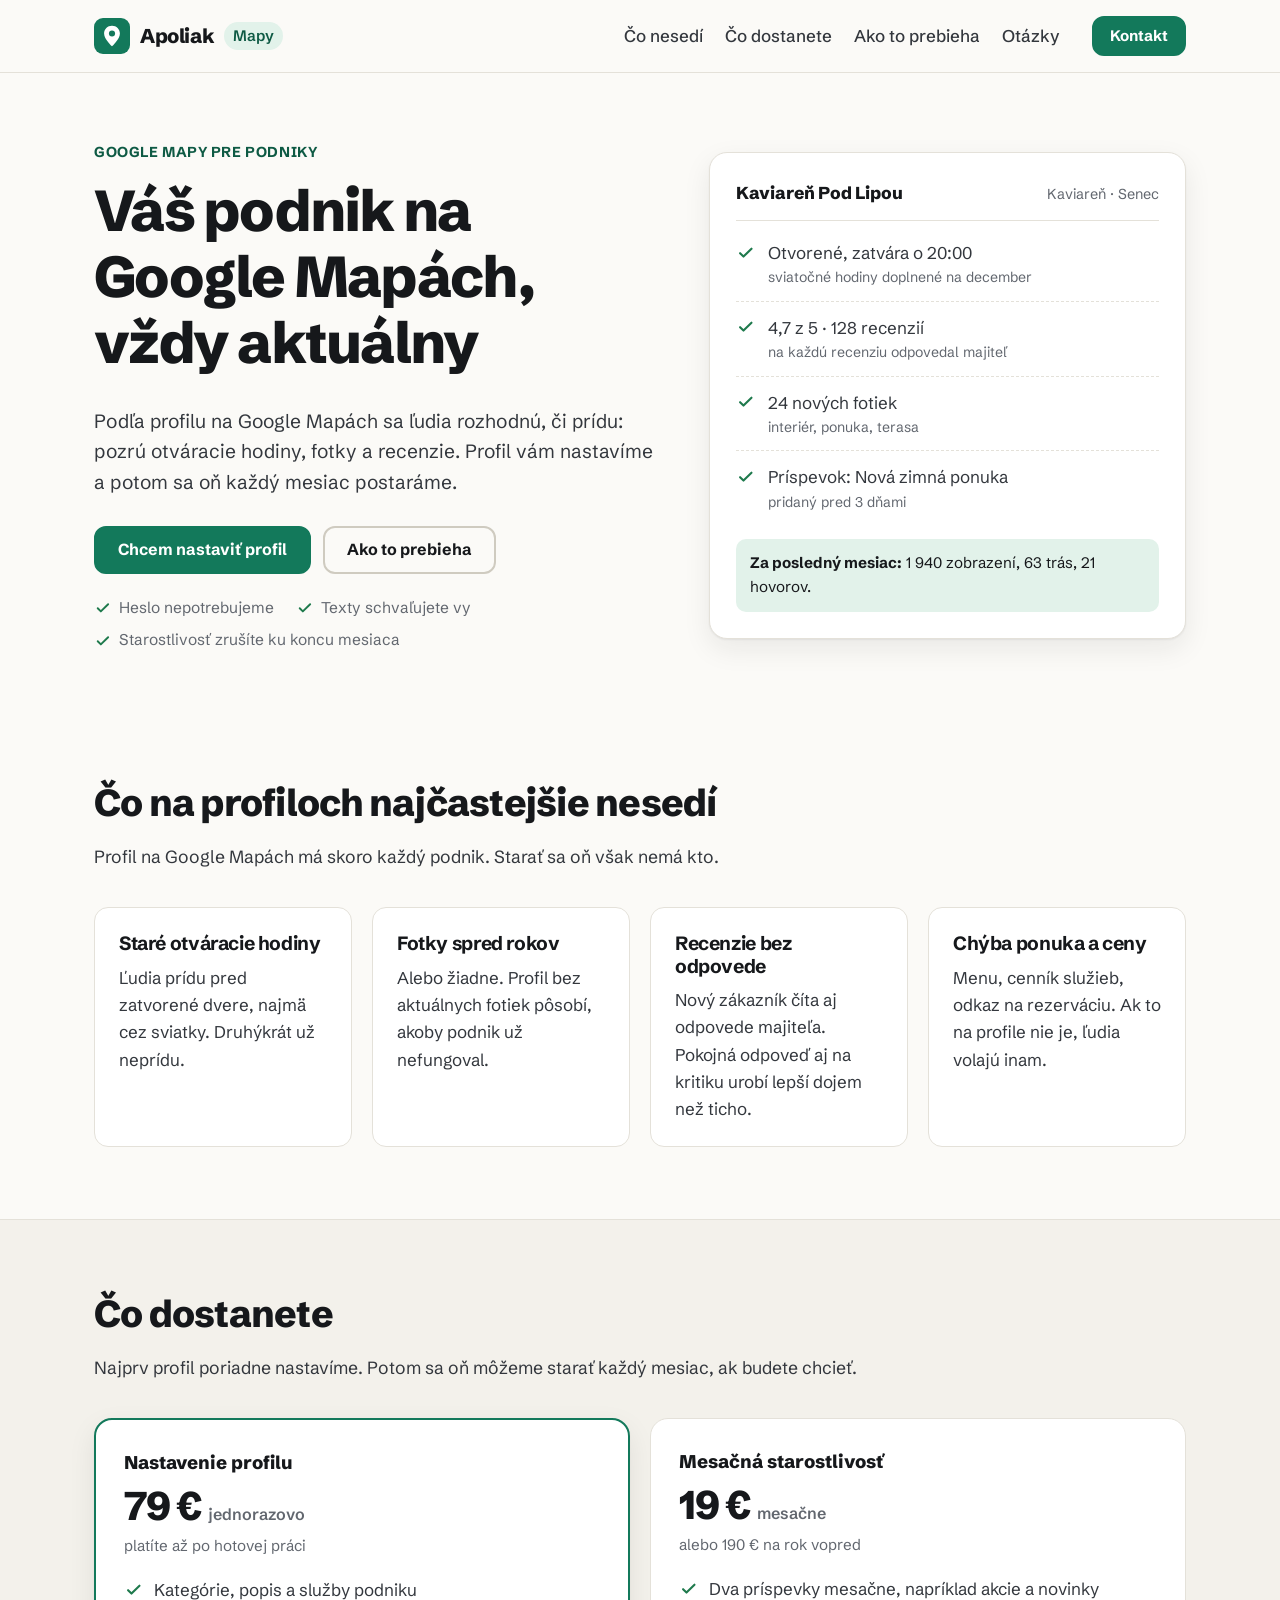
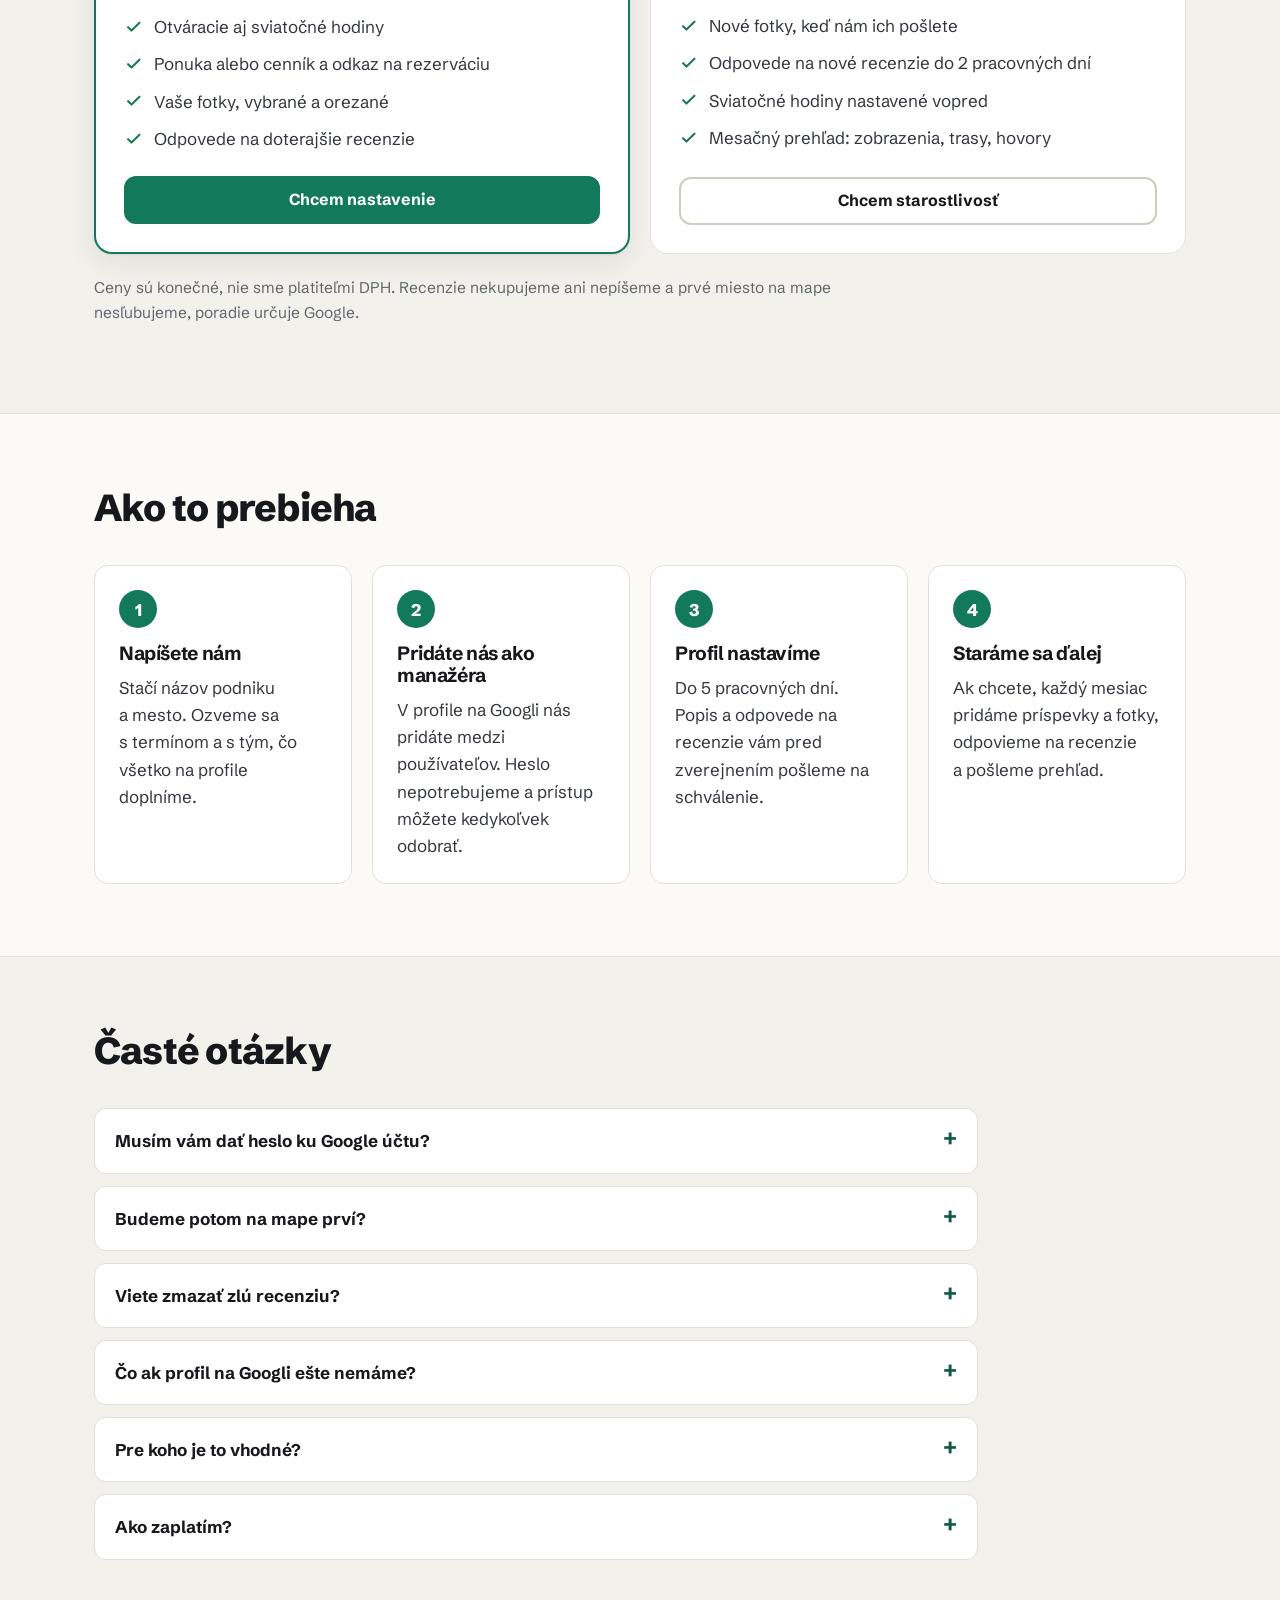
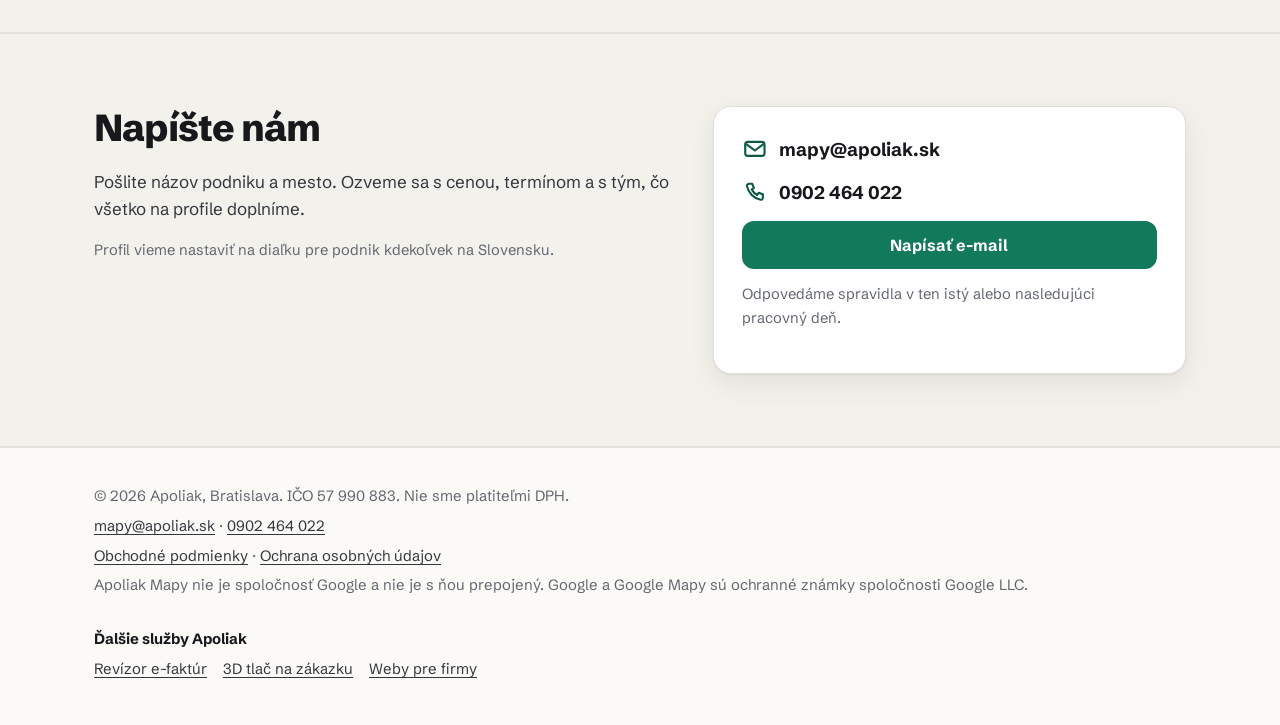
==== index.html @ b43cb620 "Prvá verzia webu Apoliak Mapy" ====
<!doctype html>
<html lang="sk">
<head>
  <meta charset="utf-8">
  <meta http-equiv="Content-Security-Policy" content="default-src 'self'; script-src 'self'; style-src 'self' 'unsafe-inline'; img-src 'self' data:; font-src 'self'; connect-src 'self'; form-action 'self'; base-uri 'self'; object-src 'none'">
  <meta name="referrer" content="strict-origin-when-cross-origin">
  <meta name="viewport" content="width=device-width, initial-scale=1, viewport-fit=cover">
  <title>Profil na Google Mapách pre kaviarne, salóny a servisy | Apoliak Mapy</title>
  <meta name="description" content="Nastavíme a udržiavame váš profil podniku na Google Mapách: otváracie hodiny, fotky, príspevky a odpovede na recenzie. Nastavenie 79 €, starostlivosť 19 € mesačne.">
  <meta name="theme-color" content="#fbfaf7">
  <meta name="color-scheme" content="light">
  <link rel="canonical" href="https://mapy.apoliak.sk/">
  <meta property="og:type" content="website">
  <meta property="og:locale" content="sk_SK">
  <meta property="og:site_name" content="Apoliak Mapy">
  <meta property="og:title" content="Váš podnik na Google Mapách, vždy aktuálny">
  <meta property="og:description" content="Nastavenie profilu na Google Mapách za 79 € a mesačná starostlivosť za 19 €. Heslo nepotrebujeme.">
  <meta property="og:url" content="https://mapy.apoliak.sk/">
  <meta property="og:image" content="https://mapy.apoliak.sk/assets/img/og-image.png">
  <meta property="og:image:width" content="1200">
  <meta property="og:image:height" content="630">
  <meta name="twitter:card" content="summary_large_image">
  <link rel="icon" href="assets/img/favicon.svg" type="image/svg+xml">
  <link rel="apple-touch-icon" href="assets/img/apple-touch-icon.png">
  <link rel="preload" href="assets/fonts/schibsted-grotesk-latin-wght-normal.woff2" as="font" type="font/woff2" crossorigin>
  <link rel="stylesheet" href="assets/css/style.css">
  <script type="application/ld+json">
{
  "@context": "https://schema.org",
  "@type": "ProfessionalService",
  "name": "Apoliak Mapy",
  "url": "https://mapy.apoliak.sk/",
  "description": "Nastavenie a mesačná starostlivosť o profil podniku na Google Mapách.",
  "email": "mapy@apoliak.sk",
  "telephone": "+421902464022",
  "areaServed": "Slovensko",
  "priceRange": "19 € – 79 €",
  "logo": "https://mapy.apoliak.sk/assets/img/logo-512.png"
}
  </script>
</head>
<body>
<svg width="0" height="0" style="position:absolute" aria-hidden="true">
  <symbol id="i-check" viewBox="0 0 24 24"><path d="M5 12.5l4.2 4.2L19 7" fill="none" stroke="currentColor" stroke-width="2.6" stroke-linecap="round" stroke-linejoin="round"/></symbol>
  <symbol id="i-warn" viewBox="0 0 24 24"><path d="M12 4l9 16H3z" fill="none" stroke="currentColor" stroke-width="2.2" stroke-linejoin="round"/><path d="M12 10v4.5M12 17.2v.3" stroke="currentColor" stroke-width="2.2" stroke-linecap="round"/></symbol>
  <symbol id="i-mail" viewBox="0 0 24 24"><rect x="3" y="5.5" width="18" height="13" rx="2.5" fill="none" stroke="currentColor" stroke-width="2"/><path d="M4 7.5l8 6 8-6" fill="none" stroke="currentColor" stroke-width="2" stroke-linejoin="round"/></symbol>
  <symbol id="i-phone" viewBox="0 0 24 24"><path d="M6.6 3.5h3l1.5 4-2 1.3a11 11 0 005.1 5.1l1.3-2 4 1.5v3a2 2 0 01-2.2 2A16.5 16.5 0 014.6 5.7a2 2 0 012-2.2z" fill="none" stroke="currentColor" stroke-width="2" stroke-linejoin="round"/></symbol>
  <symbol id="i-download" viewBox="0 0 24 24"><path d="M12 4v11m0 0l-4.5-4.5M12 15l4.5-4.5M5 19.5h14" fill="none" stroke="currentColor" stroke-width="2.2" stroke-linecap="round" stroke-linejoin="round"/></symbol>
</svg>
  <a class="skip-link" href="#obsah">Preskočiť na obsah</a>
  <header class="site-header">
    <div class="wrap header-inner">
      <a class="logo" href="./" aria-label="Apoliak Mapy – úvod"><svg class="logo-mark" viewBox="0 0 40 40" aria-hidden="true"><rect width="40" height="40" rx="10" fill="#13795b"/><path d="M20 8.5c-5 0-8.8 3.8-8.8 8.7 0 6.3 8.8 14.3 8.8 14.3s8.8-8 8.8-14.3c0-4.9-3.8-8.7-8.8-8.7z" fill="#fff"/><circle cx="20" cy="17.2" r="3.4" fill="#13795b"/></svg>Apoliak <span class="logo-tag">Mapy</span></a>
      <nav class="nav" aria-label="Hlavné menu"><a href="#problem">Čo nesedí</a><a href="#cennik">Čo dostanete</a><a href="#postup">Ako to prebieha</a><a href="#otazky">Otázky</a></nav>
      <a class="btn btn--small" href="./#kontakt">Kontakt</a>
    </div>
  </header>
  <main id="obsah">
    <section class="hero">
      <div class="wrap hero-grid">
        <div>
          <span class="eyebrow">Google Mapy pre podniky</span>
          <h1>Váš podnik na Google Mapách, vždy aktuálny</h1>
          <p class="lead">Podľa profilu na Google Mapách sa ľudia rozhodnú, či prídu: pozrú otváracie hodiny, fotky a&nbsp;recenzie. Profil vám nastavíme a&nbsp;potom sa oň každý mesiac postaráme.</p>
          <div class="cta-row"><a class="btn" href="mailto:mapy@apoliak.sk?subject=Nastavenie%20profilu%20na%20Google%20Map%C3%A1ch&amp;body=Dobr%C3%BD%20de%C5%88%2C%0A%0Amali%20by%20sme%20z%C3%A1ujem%20o%20nastavenie%20profilu%20na%20Google%20Map%C3%A1ch%20%2879%20%E2%82%AC%29.%0A%0APodnik%3A%0AMesto%3A%0ATelef%C3%B3n%3A%0A%0A%C4%8Eakujem">Chcem nastaviť profil</a><a class="btn btn--ghost" href="#postup">Ako to prebieha</a></div>
          <ul class="facts"><li><svg class="icon" aria-hidden="true"><use href="#i-check"/></svg>Heslo nepotrebujeme</li><li><svg class="icon" aria-hidden="true"><use href="#i-check"/></svg>Texty schvaľujete vy</li><li><svg class="icon" aria-hidden="true"><use href="#i-check"/></svg>Starostlivosť zrušíte ku koncu mesiaca</li></ul>
        </div>
        <div><div class="panel" role="img" aria-label="Ukážka upraveného profilu podniku na mape">
            <div class="panel-head"><span class="panel-title">Kaviareň Pod Lipou</span><span class="panel-sub">Kaviareň · Senec</span></div>
            <ul class="rows">
              <li class="is-ok"><svg class="icon" aria-hidden="true"><use href="#i-check"/></svg><div>Otvorené, zatvára o&nbsp;20:00<small>sviatočné hodiny doplnené na december</small></div></li>
              <li class="is-ok"><svg class="icon" aria-hidden="true"><use href="#i-check"/></svg><div>4,7 z&nbsp;5 · 128 recenzií<small>na každú recenziu odpovedal majiteľ</small></div></li>
              <li class="is-ok"><svg class="icon" aria-hidden="true"><use href="#i-check"/></svg><div>24 nových fotiek<small>interiér, ponuka, terasa</small></div></li>
              <li class="is-ok"><svg class="icon" aria-hidden="true"><use href="#i-check"/></svg><div>Príspevok: Nová zimná ponuka<small>pridaný pred 3 dňami</small></div></li>
            </ul>
            <div class="panel-foot"><strong>Za posledný mesiac:</strong> 1&nbsp;940 zobrazení, 63 trás, 21 hovorov.</div>
          </div></div>
      </div>
    </section>
    <section class="section" id="problem" aria-labelledby="problem-nadpis">
      <div class="wrap"><div class="section-head"><h2 id="problem-nadpis">Čo na profiloch najčastejšie nesedí</h2><p>Profil na Google Mapách má skoro každý podnik. Starať sa oň však nemá kto.</p></div><div class="cards cards--4"><article class="card"><h3>Staré otváracie hodiny</h3><p>Ľudia prídu pred zatvorené dvere, najmä cez sviatky. Druhýkrát už neprídu.</p></article><article class="card"><h3>Fotky spred rokov</h3><p>Alebo žiadne. Profil bez aktuálnych fotiek pôsobí, akoby podnik už nefungoval.</p></article><article class="card"><h3>Recenzie bez odpovede</h3><p>Nový zákazník číta aj odpovede majiteľa. Pokojná odpoveď aj na kritiku urobí lepší dojem než ticho.</p></article><article class="card"><h3>Chýba ponuka a&nbsp;ceny</h3><p>Menu, cenník služieb, odkaz na rezerváciu. Ak to na profile nie je, ľudia volajú inam.</p></article></div></div>
    </section>
    <section class="section section--alt" id="cennik" aria-labelledby="cennik-nadpis">
      <div class="wrap"><div class="section-head"><h2 id="cennik-nadpis">Čo dostanete</h2><p>Najprv profil poriadne nastavíme. Potom sa oň môžeme starať každý mesiac, ak budete chcieť.</p></div><div class="prices"><article class="price price--main"><div class="price-name">Nastavenie profilu</div><div class="price-amount">79&nbsp;€ <span class="price-unit">jednorazovo</span></div><p class="price-note">platíte až po hotovej práci</p><ul class="checks"><li><svg class="icon" aria-hidden="true"><use href="#i-check"/></svg><span>Kategórie, popis a&nbsp;služby podniku</span></li><li><svg class="icon" aria-hidden="true"><use href="#i-check"/></svg><span>Otváracie aj sviatočné hodiny</span></li><li><svg class="icon" aria-hidden="true"><use href="#i-check"/></svg><span>Ponuka alebo cenník a&nbsp;odkaz na rezerváciu</span></li><li><svg class="icon" aria-hidden="true"><use href="#i-check"/></svg><span>Vaše fotky, vybrané a&nbsp;orezané</span></li><li><svg class="icon" aria-hidden="true"><use href="#i-check"/></svg><span>Odpovede na doterajšie recenzie</span></li></ul><a class="btn" href="mailto:mapy@apoliak.sk?subject=Nastavenie%20profilu%20na%20Google%20Map%C3%A1ch&amp;body=Dobr%C3%BD%20de%C5%88%2C%0A%0Amali%20by%20sme%20z%C3%A1ujem%20o%20nastavenie%20profilu%20na%20Google%20Map%C3%A1ch%20%2879%20%E2%82%AC%29.%0A%0APodnik%3A%0AMesto%3A%0ATelef%C3%B3n%3A%0A%0A%C4%8Eakujem">Chcem nastavenie</a></article><article class="price"><div class="price-name">Mesačná starostlivosť</div><div class="price-amount">19&nbsp;€ <span class="price-unit">mesačne</span></div><p class="price-note">alebo 190&nbsp;€ na rok vopred</p><ul class="checks"><li><svg class="icon" aria-hidden="true"><use href="#i-check"/></svg><span>Dva príspevky mesačne, napríklad akcie a&nbsp;novinky</span></li><li><svg class="icon" aria-hidden="true"><use href="#i-check"/></svg><span>Nové fotky, keď nám ich pošlete</span></li><li><svg class="icon" aria-hidden="true"><use href="#i-check"/></svg><span>Odpovede na nové recenzie do 2&nbsp;pracovných dní</span></li><li><svg class="icon" aria-hidden="true"><use href="#i-check"/></svg><span>Sviatočné hodiny nastavené vopred</span></li><li><svg class="icon" aria-hidden="true"><use href="#i-check"/></svg><span>Mesačný prehľad: zobrazenia, trasy, hovory</span></li></ul><a class="btn btn--ghost" href="mailto:mapy@apoliak.sk?subject=Mesa%C4%8Dn%C3%A1%20starostlivos%C5%A5%20o%20profil%20na%20Google%20Map%C3%A1ch&amp;body=Dobr%C3%BD%20de%C5%88%2C%0A%0Amali%20by%20sme%20z%C3%A1ujem%20o%20mesa%C4%8Dn%C3%BA%20starostlivos%C5%A5%20o%20profil%20na%20Google%20Map%C3%A1ch%20%2819%20%E2%82%AC%20mesa%C4%8Dne%29.%0A%0APodnik%3A%0AMesto%3A%0ATelef%C3%B3n%3A%0A%0A%C4%8Eakujem">Chcem starostlivosť</a></article></div><p class="prices-after">Ceny sú konečné, nie sme platiteľmi DPH. Recenzie nekupujeme ani nepíšeme a&nbsp;prvé miesto na mape nesľubujeme, poradie určuje Google.</p></div>
    </section>
    <section class="section" id="postup" aria-labelledby="postup-nadpis">
      <div class="wrap"><div class="section-head"><h2 id="postup-nadpis">Ako to prebieha</h2></div><ol class="steps"><li><h3>Napíšete nám</h3><p>Stačí názov podniku a&nbsp;mesto. Ozveme sa s&nbsp;termínom a&nbsp;s&nbsp;tým, čo všetko na profile doplníme.</p></li><li><h3>Pridáte nás ako manažéra</h3><p>V&nbsp;profile na Googli nás pridáte medzi používateľov. Heslo nepotrebujeme a&nbsp;prístup môžete kedykoľvek odobrať.</p></li><li><h3>Profil nastavíme</h3><p>Do 5&nbsp;pracovných dní. Popis a&nbsp;odpovede na recenzie vám pred zverejnením pošleme na schválenie.</p></li><li><h3>Staráme sa ďalej</h3><p>Ak chcete, každý mesiac pridáme príspevky a&nbsp;fotky, odpovieme na recenzie a&nbsp;pošleme prehľad.</p></li></ol></div>
    </section>
    <section class="section section--alt" id="otazky" aria-labelledby="otazky-nadpis">
      <div class="wrap"><div class="section-head"><h2 id="otazky-nadpis">Časté otázky</h2></div><div class="faq"><details><summary>Musím vám dať heslo ku Google účtu?</summary><div><p>Nie. V&nbsp;profile podniku nás pridáte ako manažéra cez vlastný Google účet. Vlastníkom profilu zostávate vy a&nbsp;prístup môžete kedykoľvek odobrať.</p></div></details><details><summary>Budeme potom na mape prví?</summary><div><p>To vám nikto poctivo nesľúbi. Poradie určuje Google podľa toho, ako blízko je zákazník, ako dobre profil zodpovedá tomu, čo hľadá, a&nbsp;aký známy je podnik. Úplný a&nbsp;aktuálny profil pomáha, záruku však nedáva.</p></div></details><details><summary>Viete zmazať zlú recenziu?</summary><div><p>Nie. Recenziu môže odstrániť len Google, ak porušuje jeho pravidlá. Takú recenziu vieme nahlásiť a&nbsp;na každú kritiku napíšeme pokojnú, vecnú odpoveď.</p></div></details><details><summary>Čo ak profil na Googli ešte nemáme?</summary><div><p>Založíme ho s&nbsp;vami. Overenie podniku musí urobiť majiteľ, napríklad krátkym videom alebo telefonicky, a&nbsp;celým overením vás prevedieme.</p></div></details><details><summary>Pre koho je to vhodné?</summary><div><p>Pre podniky, kam ľudia chodia osobne: kaviarne, reštaurácie, kaderníctva, kozmetiku, autoservisy, remeselníkov, obchody aj ambulancie.</p></div></details><details><summary>Ako zaplatím?</summary><div><p>Faktúrou, prevodom na účet. Nastavenie platíte až po dokončení, mesačnú starostlivosť vždy na mesiac alebo rok vopred. Zrušiť ju môžete <span class="nb">e-mailom</span> ku koncu mesiaca.</p></div></details></div></div>
    </section>
    <section class="section section--alt" id="kontakt" aria-labelledby="kontakt-nadpis">
      <div class="wrap contact">
        <div>
          <h2 id="kontakt-nadpis">Napíšte nám</h2>
          <p>Pošlite názov podniku a&nbsp;mesto. Ozveme sa s&nbsp;cenou, termínom a&nbsp;s&nbsp;tým, čo všetko na profile doplníme.</p>
          <p class="small">Profil vieme nastaviť na diaľku pre podnik kdekoľvek na Slovensku.</p>
        </div>
        <div class="contact-box">
          <a class="contact-line" href="mailto:mapy@apoliak.sk"><svg class="icon" aria-hidden="true"><use href="#i-mail"/></svg>mapy@apoliak.sk</a>
          <a class="contact-line" href="tel:+421902464022"><svg class="icon" aria-hidden="true"><use href="#i-phone"/></svg>0902 464 022</a>
          <a class="btn" href="mailto:mapy@apoliak.sk?subject=Nastavenie%20profilu%20na%20Google%20Map%C3%A1ch&amp;body=Dobr%C3%BD%20de%C5%88%2C%0A%0Amali%20by%20sme%20z%C3%A1ujem%20o%20nastavenie%20profilu%20na%20Google%20Map%C3%A1ch%20%2879%20%E2%82%AC%29.%0A%0APodnik%3A%0AMesto%3A%0ATelef%C3%B3n%3A%0A%0A%C4%8Eakujem">Napísať e-mail</a>
          <p class="small">Odpovedáme spravidla v&nbsp;ten istý alebo nasledujúci pracovný deň.</p>
        </div>
      </div>
    </section>
  </main>

  <footer class="site-footer">
    <div class="wrap footer-grid">
      <div>
        <p>© <span data-year>2026</span> Apoliak, Bratislava. IČO 57&nbsp;990&nbsp;883. Nie sme platiteľmi DPH.</p>
        <p><a href="mailto:mapy@apoliak.sk">mapy@apoliak.sk</a> · <a href="tel:+421902464022">0902 464 022</a></p>
        <p><a href="obchodne-podmienky.html">Obchodné podmienky</a> · <a href="ochrana-osobnych-udajov.html">Ochrana osobných údajov</a></p>
        <p>Apoliak Mapy nie je spoločnosť Google a&nbsp;nie je s&nbsp;ňou prepojený. Google a&nbsp;Google Mapy sú ochranné známky spoločnosti Google LLC.</p>
      </div>
      <div class="footer-more">
        <p><strong>Ďalšie služby Apoliak</strong></p>
        <ul><li><a href="https://efaktury.apoliak.sk/">Revízor e-faktúr</a></li><li><a href="https://3d.apoliak.sk/">3D tlač na zákazku</a></li><li><a href="https://apoliak.online/">Weby pre firmy</a></li></ul>
      </div>
    </div>
  </footer>
  <script src="assets/js/main.js" defer></script>
</body>
</html>
---- assets/css/style.css ----
:root { --accent: #13795b; --accent-ink: #0e5a44; --accent-soft: #e2f2ea; }

/* ============================================================
   Spoločné štýly webov na subdoménach apoliak.sk
   (efaktury.apoliak.sk, mapy.apoliak.sk, 3d.apoliak.sk).
   Farby značky a písmo sú rovnaké ako na apoliak.online, každý web
   má len vlastnú farbu --accent (doplní ju nastroje/postav.py).
   Jedna svetlá téma, nič sa nenačítava z cudzieho servera,
   nič sa pri načítaní neskrýva ani nenabieha.
   ============================================================ */

@font-face {
  font-family: "Schibsted Grotesk";
  font-style: normal;
  font-display: swap;
  font-weight: 400 900;
  src: url("../fonts/schibsted-grotesk-latin-ext-wght-normal.woff2") format("woff2");
  unicode-range: U+0100-02BA, U+02BD-02C5, U+02C7-02CC, U+02CE-02D7, U+02DD-02FF, U+0304, U+0308, U+0329, U+1D00-1DBF, U+1E00-1E9F, U+1EF2-1EFF, U+2020, U+20A0-20AB, U+20AD-20C0, U+2113, U+2C60-2C7F, U+A720-A7FF;
}
@font-face {
  font-family: "Schibsted Grotesk";
  font-style: normal;
  font-display: swap;
  font-weight: 400 900;
  src: url("../fonts/schibsted-grotesk-latin-wght-normal.woff2") format("woff2");
  unicode-range: U+0000-00FF, U+0131, U+0152-0153, U+02BB-02BC, U+02C6, U+02DA, U+02DC, U+0304, U+0308, U+0329, U+2000-206F, U+20AC, U+2122, U+2191, U+2193, U+2212, U+2215, U+FEFF, U+FFFD;
}

:root {
  --paper: #fbfaf7;
  --paper-2: #f3f1eb;
  --white: #ffffff;
  --ink: #16181b;
  --text: #33373d;
  --muted: #62676f;
  --line: #e4e1d9;
  --line-2: #cfcbc0;
  --yellow: #ffd23f;
  --ok: #1f7a4d;
  --warn: #b4541a;
  --shadow: 0 1px 2px rgba(22, 24, 27, .06), 0 10px 28px rgba(22, 24, 27, .08);
  --radius: 14px;
  --font: "Schibsted Grotesk", "Segoe UI", system-ui, -apple-system, Roboto, Arial, sans-serif;
  /* --accent, --accent-ink a --accent-soft dopĺňa postav.py podľa webu */
}

*, *::before, *::after { box-sizing: border-box; }
html { -webkit-text-size-adjust: 100%; text-size-adjust: 100%; }
body {
  margin: 0;
  background: var(--paper);
  color: var(--text);
  font-family: var(--font);
  font-size: 1.0625rem;
  line-height: 1.6;
}
img, svg { display: block; max-width: 100%; }
a { color: var(--accent-ink); text-underline-offset: .18em; }
a:hover { text-decoration-thickness: 2px; }
h1, h2, h3 { color: var(--ink); line-height: 1.15; letter-spacing: -0.02em; margin: 0 0 .5em; }
h1 { font-size: clamp(2.1rem, 5.2vw, 3.6rem); font-weight: 800; letter-spacing: -0.03em; }
h2 { font-size: clamp(1.6rem, 3.4vw, 2.35rem); font-weight: 800; }
h3 { font-size: 1.2rem; font-weight: 700; }
p { margin: 0 0 1em; }
strong { color: var(--ink); }
.nb { white-space: nowrap; }
.icon { width: 1.15em; height: 1.15em; flex: none; }
.sr { position: absolute; width: 1px; height: 1px; overflow: hidden; clip: rect(0 0 0 0); white-space: nowrap; }

.wrap { width: 100%; max-width: 1140px; margin: 0 auto; padding: 0 24px; }

.skip-link { position: absolute; left: -999px; top: 8px; background: var(--ink); color: #fff; padding: 8px 14px; border-radius: 8px; z-index: 10; }
.skip-link:focus { left: 8px; }
:focus-visible { outline: 3px solid var(--accent); outline-offset: 3px; border-radius: 4px; }

/* ---------- hlavička ---------- */
.site-header { border-bottom: 1px solid var(--line); background: var(--paper); }
.header-inner { display: flex; align-items: center; gap: 24px; min-height: 72px; }
.logo { display: inline-flex; align-items: center; gap: 10px; color: var(--ink); text-decoration: none; font-weight: 800; font-size: 1.25rem; letter-spacing: -0.02em; }
.logo-mark { width: 36px; height: 36px; flex: none; }
.logo-tag { font-weight: 600; font-size: .95rem; color: var(--accent-ink); background: var(--accent-soft); padding: 2px 9px; border-radius: 999px; letter-spacing: 0; }
.nav { display: flex; gap: 22px; margin-left: auto; }
.nav a { color: var(--text); text-decoration: none; font-weight: 500; }
.nav a:hover { color: var(--ink); text-decoration: underline; }
.header-inner .btn { margin-left: 8px; }

/* ---------- tlačidlá ---------- */
.btn {
  display: inline-flex; align-items: center; justify-content: center; gap: 8px;
  min-height: 48px; padding: 0 22px; border-radius: 12px;
  background: var(--accent); color: #fff; font-weight: 700; text-decoration: none;
  border: 2px solid var(--accent); font-size: 1rem; line-height: 1.2; text-align: center;
}
.btn:hover { background: var(--accent-ink); border-color: var(--accent-ink); text-decoration: none; }
.btn--ghost { background: transparent; color: var(--ink); border-color: var(--line-2); }
.btn--ghost:hover { background: var(--white); color: var(--ink); border-color: var(--ink); }
.btn--small { min-height: 40px; padding: 0 16px; font-size: .95rem; }

/* ---------- úvod ---------- */
.hero { padding: 64px 0 56px; }
.hero-grid { display: grid; grid-template-columns: minmax(0, 1.08fr) minmax(0, .92fr); gap: 56px; align-items: center; }
.eyebrow { display: inline-block; font-weight: 700; font-size: .9rem; letter-spacing: .04em; text-transform: uppercase; color: var(--accent-ink); margin-bottom: 14px; }
.lead { font-size: 1.2rem; color: var(--text); max-width: 36em; }
.cta-row { display: flex; flex-wrap: wrap; gap: 12px; margin: 28px 0 22px; }
.facts { list-style: none; padding: 0; margin: 0; display: flex; flex-wrap: wrap; gap: 8px 22px; color: var(--muted); font-size: .97rem; }
.facts li { display: inline-flex; align-items: center; gap: 7px; }
.facts .icon { color: var(--ok); }

.panel { background: var(--white); border: 1px solid var(--line); border-radius: 18px; box-shadow: var(--shadow); padding: 26px; }
.panel-head { display: flex; flex-wrap: wrap; justify-content: space-between; align-items: baseline; gap: 4px 12px; border-bottom: 1px solid var(--line); padding-bottom: 14px; margin-bottom: 6px; }
.panel-title { font-weight: 800; color: var(--ink); font-size: 1.08rem; }
.panel-sub { color: var(--muted); font-size: .9rem; }
.rows { list-style: none; margin: 0; padding: 0; }
.rows li { display: flex; gap: 12px; align-items: flex-start; padding: 12px 0; border-bottom: 1px dashed var(--line); }
.rows li:last-child { border-bottom: 0; }
.rows .icon { margin-top: .2em; }
.rows .is-ok .icon { color: var(--ok); }
.rows .is-warn .icon { color: var(--warn); }
.rows small { display: block; color: var(--muted); font-size: .88rem; }
.panel-foot { margin-top: 14px; padding: 12px 14px; border-radius: 10px; background: var(--accent-soft); color: var(--ink); font-size: .95rem; }

/* ---------- sekcie ---------- */
.section { padding: 72px 0; }
.section--alt { background: var(--paper-2); border-top: 1px solid var(--line); border-bottom: 1px solid var(--line); }
.section-head { max-width: 46em; margin-bottom: 36px; }
.section-head p { color: var(--text); font-size: 1.1rem; }

.cards { display: grid; grid-template-columns: repeat(3, minmax(0, 1fr)); gap: 20px; }
.cards--2 { grid-template-columns: repeat(2, minmax(0, 1fr)); }
.cards--4 { grid-template-columns: repeat(4, minmax(0, 1fr)); }
.card { background: var(--white); border: 1px solid var(--line); border-radius: var(--radius); padding: 24px; }
.card p:last-child { margin-bottom: 0; }
.card-num { display: inline-grid; place-items: center; width: 38px; height: 38px; border-radius: 10px; background: var(--accent-soft); color: var(--accent-ink); font-weight: 800; margin-bottom: 14px; }

.steps { list-style: none; counter-reset: krok; padding: 0; margin: 0; display: grid; grid-template-columns: repeat(4, minmax(0, 1fr)); gap: 20px; }
.steps li { counter-increment: krok; background: var(--white); border: 1px solid var(--line); border-radius: var(--radius); padding: 24px; }
.steps li::before { content: counter(krok); display: inline-grid; place-items: center; width: 38px; height: 38px; border-radius: 50%; background: var(--accent); color: #fff; font-weight: 800; margin-bottom: 14px; }
.steps p { margin: 0; }

.callout { display: flex; gap: 16px; align-items: flex-start; background: var(--white); border: 1px solid var(--line); border-left: 6px solid var(--yellow); border-radius: var(--radius); padding: 22px 24px; margin-top: 28px; }
.callout h3 { margin-bottom: .3em; }
.callout p:last-child { margin-bottom: 0; }

/* ---------- cenník ---------- */
.prices { display: grid; grid-template-columns: repeat(auto-fit, minmax(260px, 1fr)); gap: 20px; align-items: stretch; }
.price { display: flex; flex-direction: column; background: var(--white); border: 1px solid var(--line); border-radius: 18px; padding: 28px; }
.price--main { border: 2px solid var(--accent); box-shadow: var(--shadow); }
.price-name { font-weight: 800; color: var(--ink); font-size: 1.15rem; margin-bottom: 6px; }
.price-amount { font-size: 2.5rem; font-weight: 800; color: var(--ink); line-height: 1.1; letter-spacing: -0.03em; }
.price-unit { font-size: 1rem; font-weight: 600; color: var(--muted); letter-spacing: 0; }
.price-note { color: var(--muted); font-size: .95rem; margin: 6px 0 18px; }
.checks { list-style: none; padding: 0; margin: 0 0 24px; display: grid; gap: 10px; }
.checks li { display: flex; gap: 10px; align-items: flex-start; }
.checks .icon { color: var(--ok); margin-top: .22em; }
.price .btn { margin-top: auto; }
.prices-after { margin-top: 22px; color: var(--muted); font-size: .97rem; max-width: 52em; }

/* ---------- ukážka a sťahovanie ---------- */
.demo { display: grid; grid-template-columns: minmax(0, 1fr) minmax(0, 1fr); gap: 40px; align-items: center; }
.files { list-style: none; padding: 0; margin: 0; display: grid; gap: 10px; }
.files a { display: flex; justify-content: space-between; gap: 12px; align-items: center; background: var(--white); border: 1px solid var(--line); border-radius: 12px; padding: 14px 16px; color: var(--ink); text-decoration: none; font-weight: 600; }
.files a:hover { border-color: var(--accent); }
.files span { color: var(--muted); font-weight: 500; font-size: .9rem; white-space: nowrap; }

/* ---------- otázky ---------- */
.faq { display: grid; gap: 12px; max-width: 52em; }
.faq details { background: var(--white); border: 1px solid var(--line); border-radius: 12px; padding: 0 20px; }
.faq summary { cursor: pointer; font-weight: 700; color: var(--ink); padding: 18px 0; list-style: none; display: flex; justify-content: space-between; gap: 16px; }
.faq summary::-webkit-details-marker { display: none; }
.faq summary::after { content: "+"; font-size: 1.4rem; line-height: 1; color: var(--accent-ink); }
.faq details[open] summary::after { content: "–"; }
.faq details > div { padding: 0 0 18px; }
.faq details > div p:last-child { margin-bottom: 0; }

/* ---------- kontakt ---------- */
.contact { display: grid; grid-template-columns: minmax(0, 1.1fr) minmax(0, .9fr); gap: 40px; align-items: start; }
.contact-box { background: var(--white); border: 1px solid var(--line); border-radius: 18px; padding: 28px; box-shadow: var(--shadow); display: grid; gap: 14px; }
.contact-line { display: flex; gap: 12px; align-items: center; font-size: 1.15rem; font-weight: 700; color: var(--ink); text-decoration: none; }
.contact-line .icon { color: var(--accent-ink); width: 1.4em; height: 1.4em; }
.contact-line:hover { text-decoration: underline; }
.contact-box .btn { width: 100%; }
.small { font-size: .92rem; color: var(--muted); }

/* ---------- pätička ---------- */
.site-footer { border-top: 1px solid var(--line); padding: 36px 0 44px; color: var(--muted); font-size: .93rem; }
.footer-grid { display: flex; flex-wrap: wrap; justify-content: space-between; gap: 24px; }
.footer-grid p { margin: 0 0 .4em; }
.site-footer a { color: var(--text); }
.footer-more { max-width: 30em; }
.footer-more ul { list-style: none; padding: 0; margin: .4em 0 0; display: flex; flex-wrap: wrap; gap: 6px 16px; }

/* ---------- právne stránky ---------- */
.legal { padding: 48px 0 72px; }
.legal-inner { max-width: 820px; }
.legal h1 { font-size: clamp(1.9rem, 4vw, 2.6rem); }
.legal h2 { font-size: 1.3rem; margin-top: 2em; }
.legal ol, .legal ul { padding-left: 1.4em; }
.legal li { margin-bottom: .55em; }
.legal .meta { color: var(--muted); font-size: .95rem; margin-bottom: .6em; }
.table-scroll { overflow-x: auto; }
.legal-table { width: 100%; border-collapse: collapse; font-size: .95rem; background: var(--white); }
.legal-table th, .legal-table td { border: 1px solid var(--line); padding: 10px 12px; text-align: left; vertical-align: top; }
.legal-table th { background: var(--paper-2); color: var(--ink); }

/* ---------- 404 ---------- */
.notfound { padding: 96px 0; text-align: center; }
.notfound p { color: var(--muted); }

/* ---------- mobil ---------- */
@media (max-width: 960px) {
  .hero-grid, .demo, .contact { grid-template-columns: 1fr; gap: 36px; }
  .cards, .cards--4 { grid-template-columns: repeat(2, minmax(0, 1fr)); }
  .steps { grid-template-columns: repeat(2, minmax(0, 1fr)); }
  .nav { display: none; }
  .header-inner .btn { margin-left: auto; }
}
@media (max-width: 620px) {
  .wrap { padding: 0 16px; }
  body { font-size: 1rem; }
  .hero { padding: 40px 0 44px; }
  .section { padding: 52px 0; }
  .cards, .cards--2, .cards--4, .steps { grid-template-columns: 1fr; }
  .lead { font-size: 1.08rem; }
  .cta-row .btn { flex: 1 1 100%; }
  .logo-tag { display: none; }
  .callout { flex-direction: column; }
  .legal-table thead { display: none; }
  .legal-table, .legal-table tbody, .legal-table tr, .legal-table td { display: block; width: 100%; }
  .legal-table tr { border: 1px solid var(--line); margin-bottom: 10px; }
  .legal-table td { border: 0; border-bottom: 1px dashed var(--line); }
  .legal-table td::before { content: attr(data-label); display: block; font-weight: 700; color: var(--ink); font-size: .85rem; }
}
@media print {
  .site-header .btn, .skip-link, .cta-row { display: none; }
}
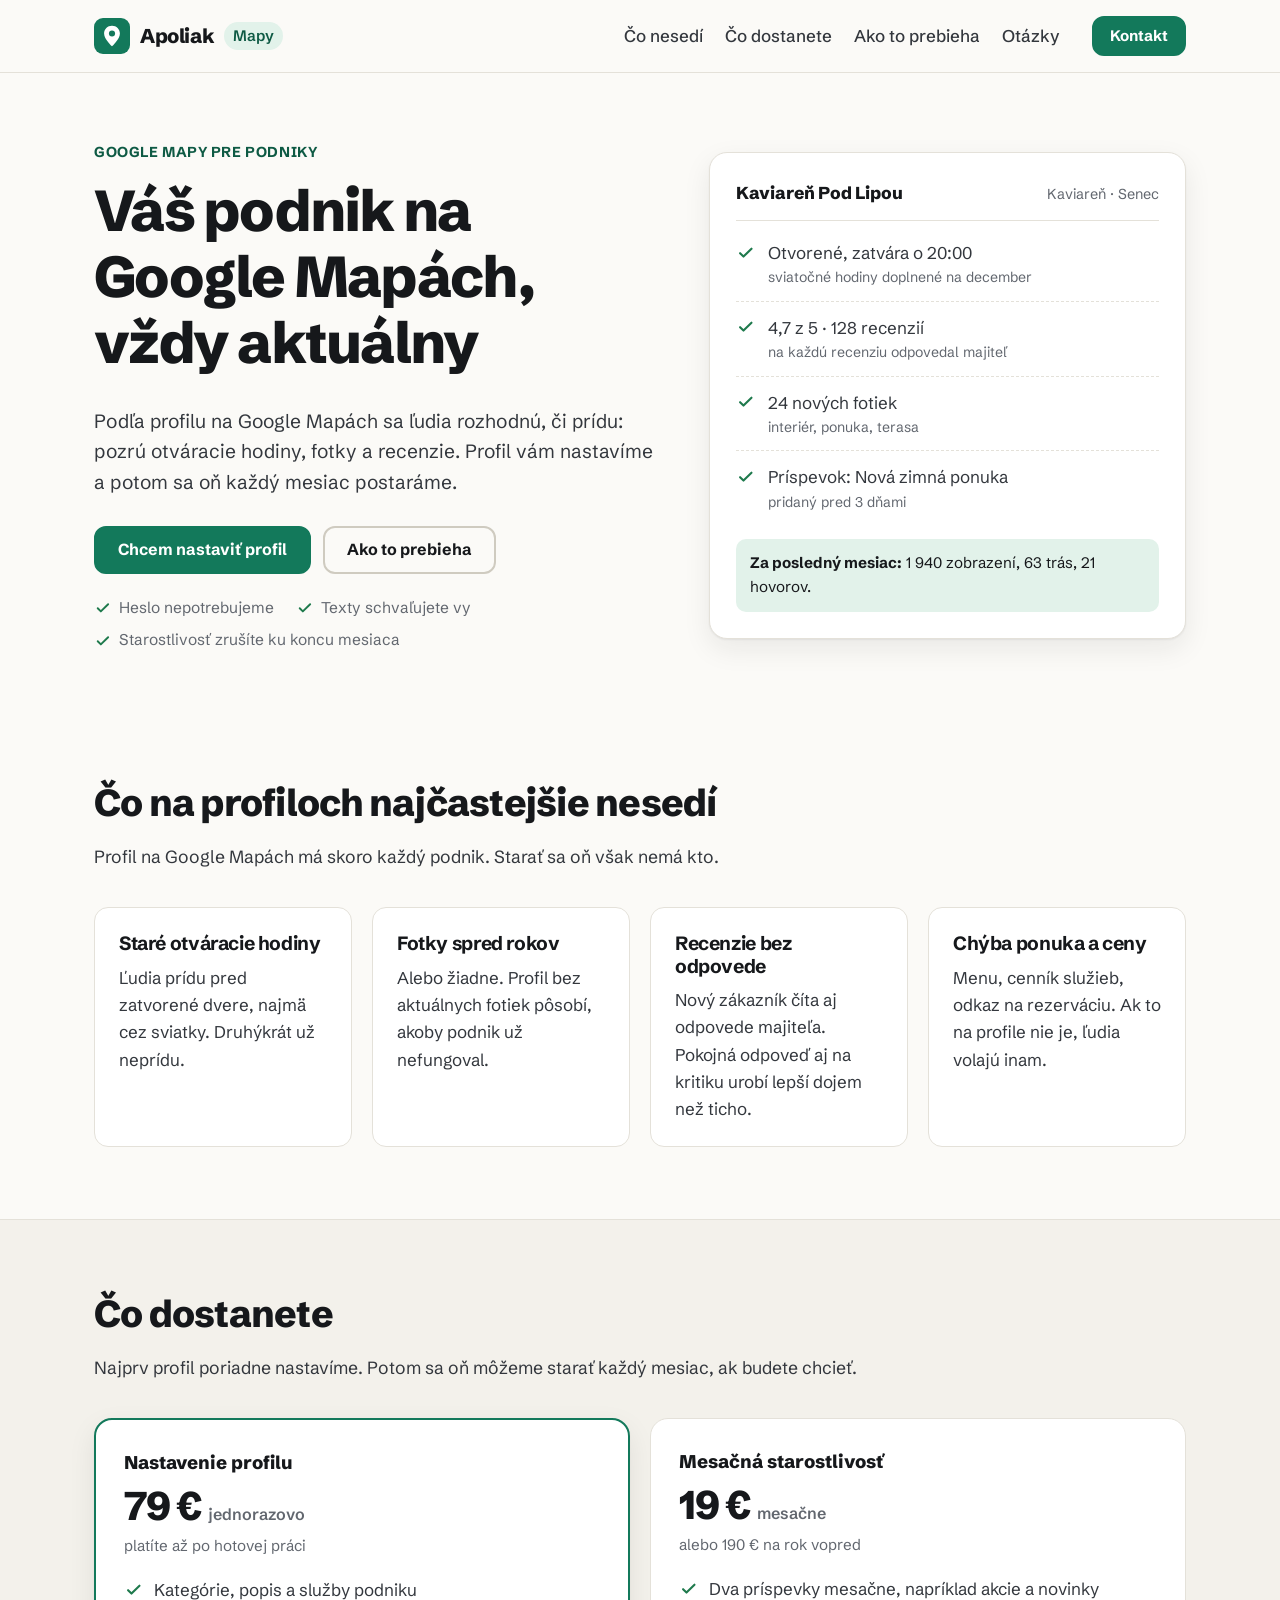
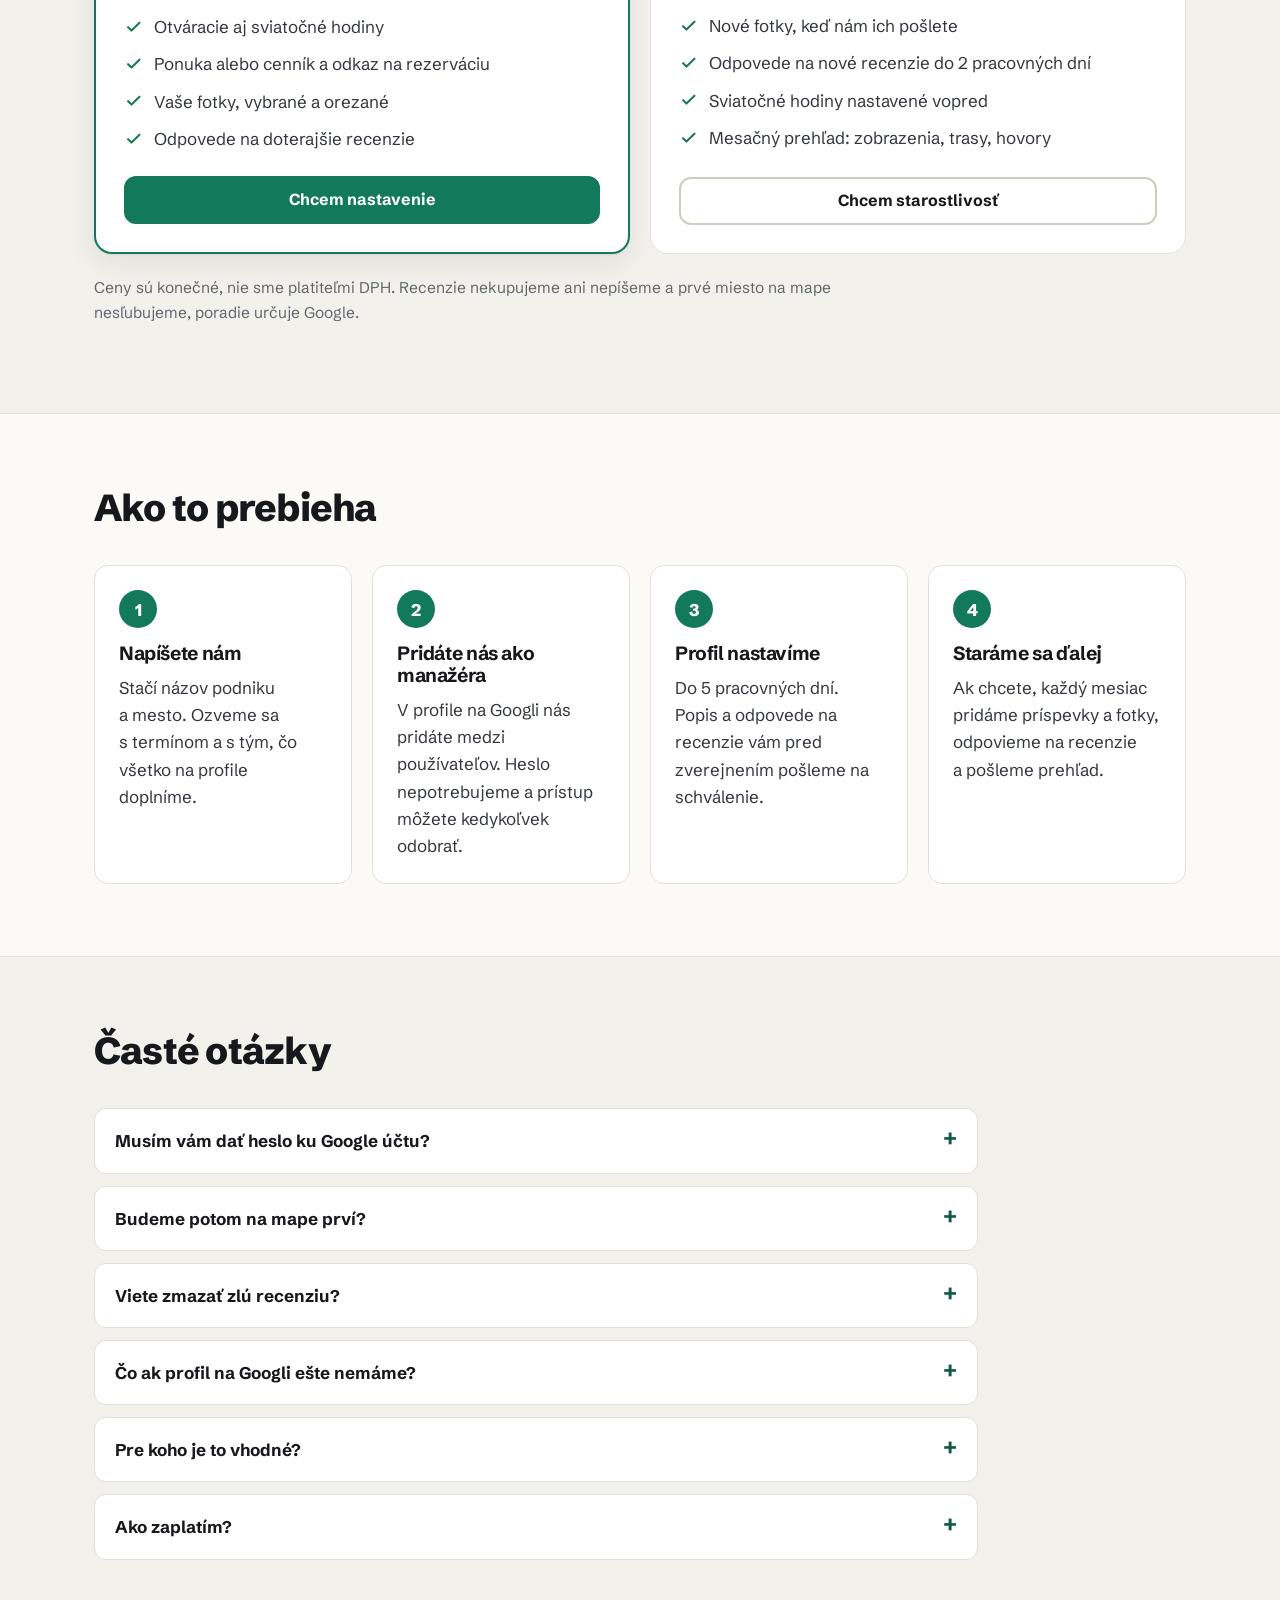
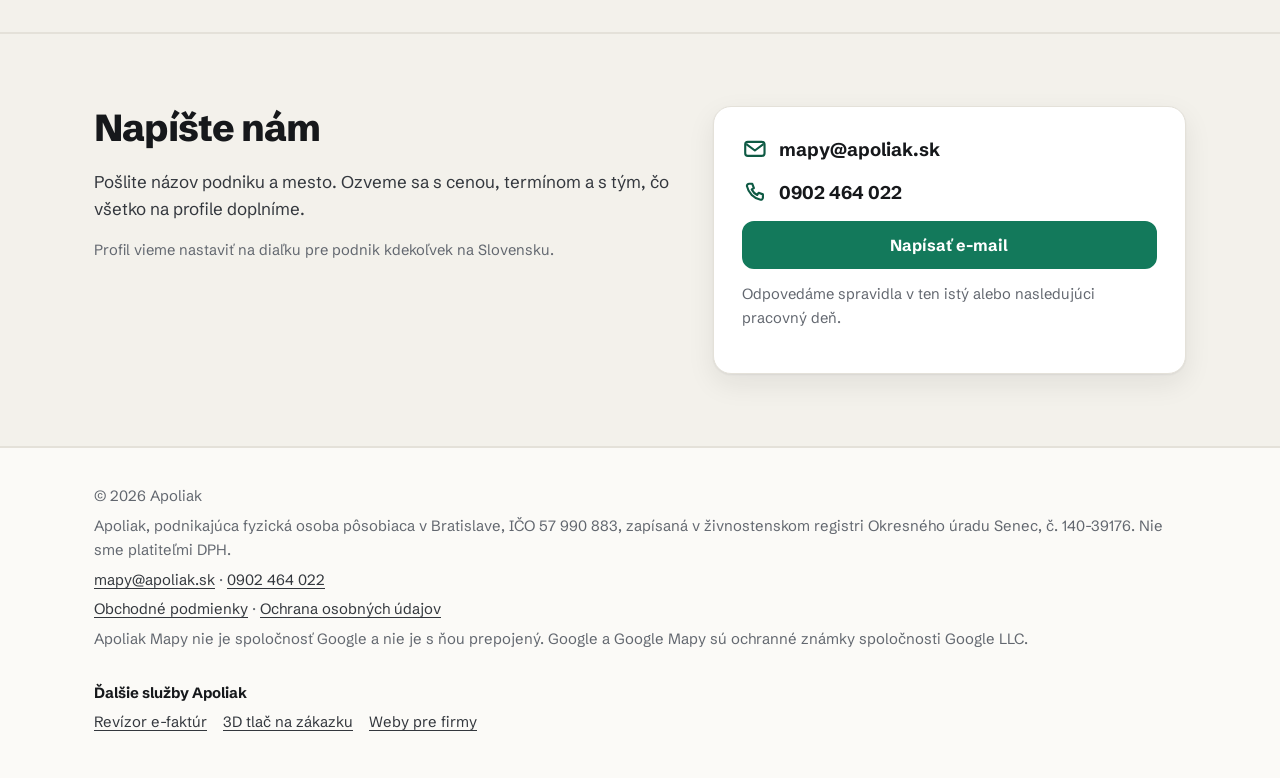
==== commit ae66ce4d: "Pätička so živnosťou, úpravy textov" ====
--- a/index.html
+++ b/index.html
@@ -109,7 +109,8 @@
   <footer class="site-footer">
     <div class="wrap footer-grid">
       <div>
-        <p>© <span data-year>2026</span> Apoliak, Bratislava. IČO 57&nbsp;990&nbsp;883. Nie sme platiteľmi DPH.</p>
+        <p>© <span data-year>2026</span> Apoliak</p>
+        <p>Apoliak, podnikajúca fyzická osoba pôsobiaca v&nbsp;Bratislave, IČO 57&nbsp;990&nbsp;883, zapísaná v&nbsp;živnostenskom registri Okresného úradu Senec, č. 140-39176. Nie sme platiteľmi DPH.</p>
         <p><a href="mailto:mapy@apoliak.sk">mapy@apoliak.sk</a> · <a href="tel:+421902464022">0902 464 022</a></p>
         <p><a href="obchodne-podmienky.html">Obchodné podmienky</a> · <a href="ochrana-osobnych-udajov.html">Ochrana osobných údajov</a></p>
         <p>Apoliak Mapy nie je spoločnosť Google a&nbsp;nie je s&nbsp;ňou prepojený. Google a&nbsp;Google Mapy sú ochranné známky spoločnosti Google LLC.</p>
--- a/assets/css/style.css
+++ b/assets/css/style.css
@@ -119,6 +119,11 @@
 .rows small { display: block; color: var(--muted); font-size: .88rem; }
 .panel-foot { margin-top: 14px; padding: 12px 14px; border-radius: 10px; background: var(--accent-soft); color: var(--ink); font-size: .95rem; }
 
+/* XML → čitateľná faktúra (efaktury) */
+.xml { margin: 12px 0 0; padding: 12px 14px; background: #1b1f24; color: #c9d4e3; border-radius: 10px; font: 12.5px/1.55 ui-monospace, "Cascadia Mono", Consolas, monospace; white-space: pre-wrap; overflow-wrap: anywhere; }
+.arrow { display: flex; align-items: center; gap: 10px; margin: 14px 0 2px; color: var(--accent-ink); font-weight: 800; font-size: .95rem; }
+.arrow::before, .arrow::after { content: ""; flex: 1; height: 1px; background: var(--line-2); }
+
 /* ---------- sekcie ---------- */
 .section { padding: 72px 0; }
 .section--alt { background: var(--paper-2); border-top: 1px solid var(--line); border-bottom: 1px solid var(--line); }
@@ -130,6 +135,11 @@
 .cards--4 { grid-template-columns: repeat(4, minmax(0, 1fr)); }
 .card { background: var(--white); border: 1px solid var(--line); border-radius: var(--radius); padding: 24px; }
 .card p:last-child { margin-bottom: 0; }
+.card--big { padding: 30px; display: flex; flex-direction: column; }
+.card--big h3 { font-size: 1.45rem; }
+.card--big .checks { margin: 16px 0 20px; }
+.card-price { margin: auto 0 0; padding-top: 16px; border-top: 1px solid var(--line); color: var(--muted); }
+.card-price strong { font-size: 1.3rem; }
 .card-num { display: inline-grid; place-items: center; width: 38px; height: 38px; border-radius: 10px; background: var(--accent-soft); color: var(--accent-ink); font-weight: 800; margin-bottom: 14px; }
 
 .steps { list-style: none; counter-reset: krok; padding: 0; margin: 0; display: grid; grid-template-columns: repeat(4, minmax(0, 1fr)); gap: 20px; }
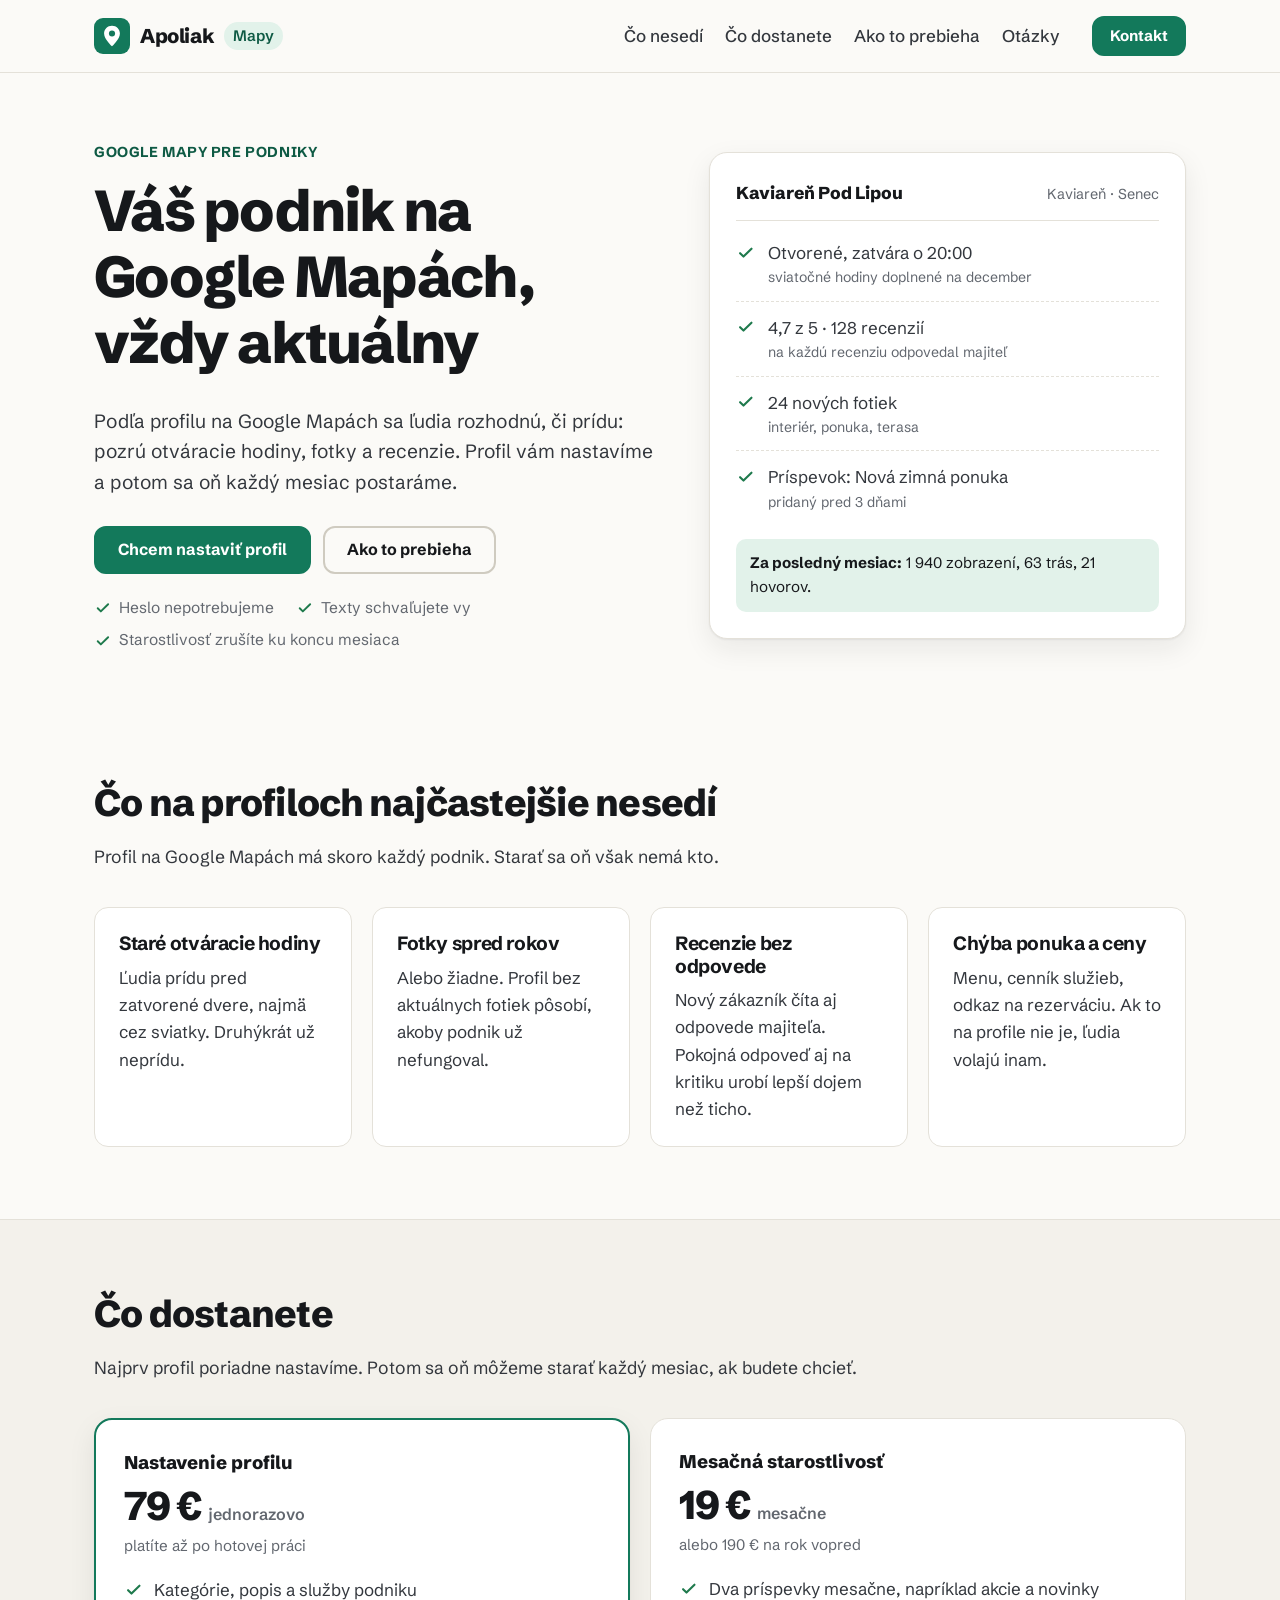
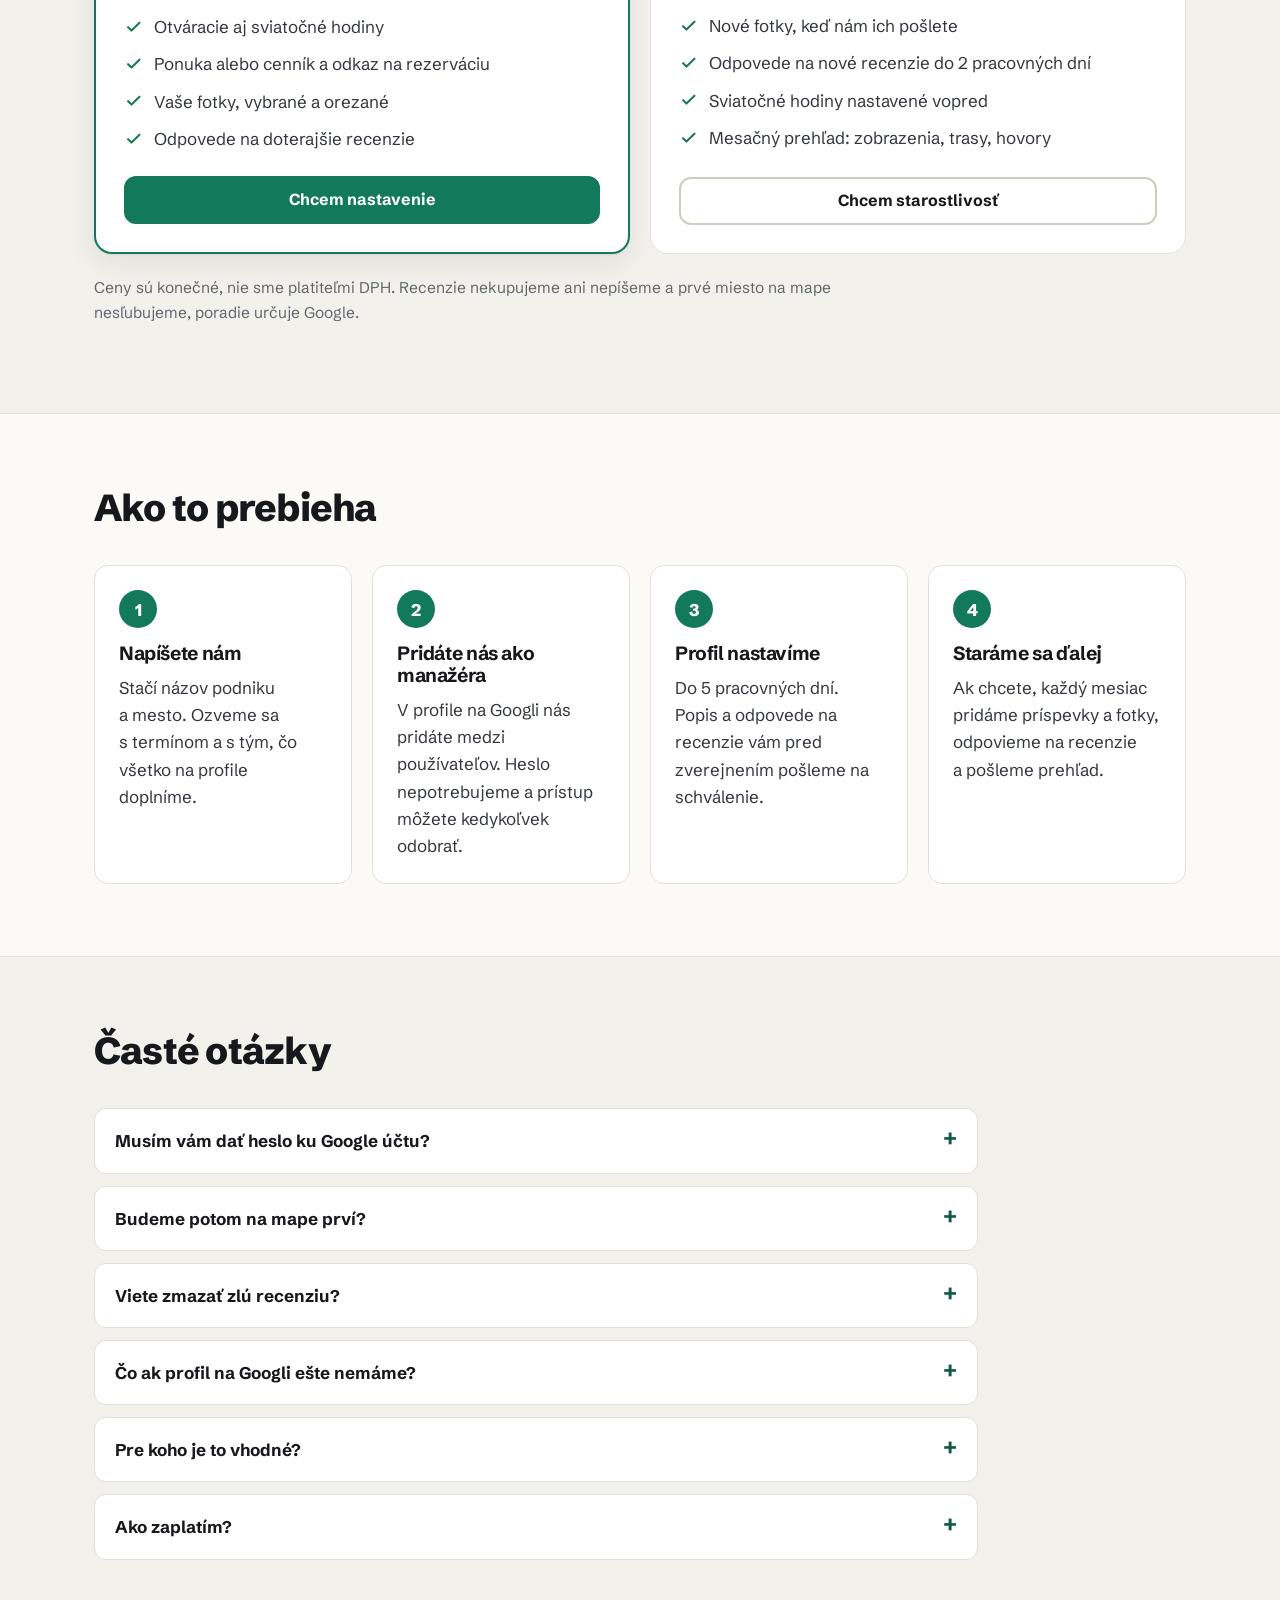
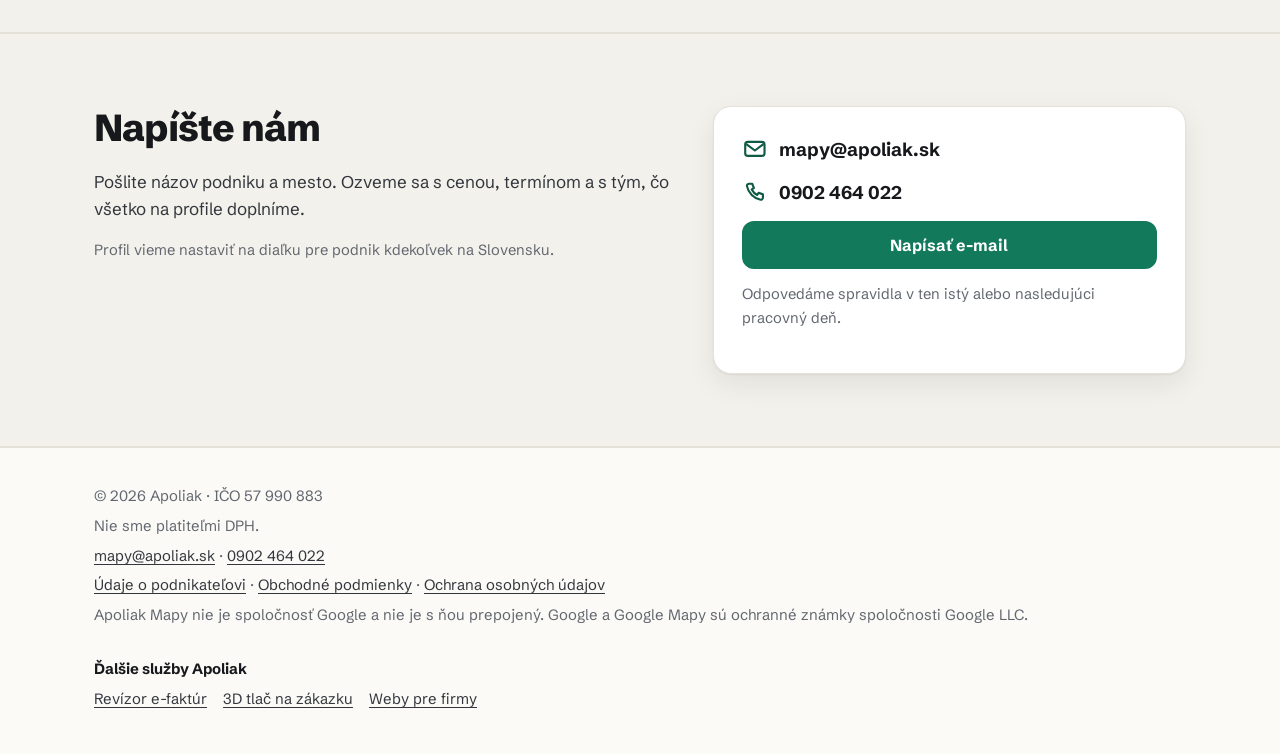
==== commit 174a98fc: "Údaje o podnikateľovi podľa zákona, kratšia pätička" ====
--- a/index.html
+++ b/index.html
@@ -109,10 +109,10 @@
   <footer class="site-footer">
     <div class="wrap footer-grid">
       <div>
-        <p>© <span data-year>2026</span> Apoliak</p>
-        <p>Apoliak, podnikajúca fyzická osoba pôsobiaca v&nbsp;Bratislave, IČO 57&nbsp;990&nbsp;883, zapísaná v&nbsp;živnostenskom registri Okresného úradu Senec, č. 140-39176. Nie sme platiteľmi DPH.</p>
+        <p>© <span data-year>2026</span> Apoliak · IČO 57&nbsp;990&nbsp;883</p>
+        <p>Nie sme platiteľmi DPH.</p>
         <p><a href="mailto:mapy@apoliak.sk">mapy@apoliak.sk</a> · <a href="tel:+421902464022">0902 464 022</a></p>
-        <p><a href="obchodne-podmienky.html">Obchodné podmienky</a> · <a href="ochrana-osobnych-udajov.html">Ochrana osobných údajov</a></p>
+        <p><a href="udaje-o-podnikatelovi.html">Údaje o podnikateľovi</a> · <a href="obchodne-podmienky.html">Obchodné podmienky</a> · <a href="ochrana-osobnych-udajov.html">Ochrana osobných údajov</a></p>
         <p>Apoliak Mapy nie je spoločnosť Google a&nbsp;nie je s&nbsp;ňou prepojený. Google a&nbsp;Google Mapy sú ochranné známky spoločnosti Google LLC.</p>
       </div>
       <div class="footer-more">
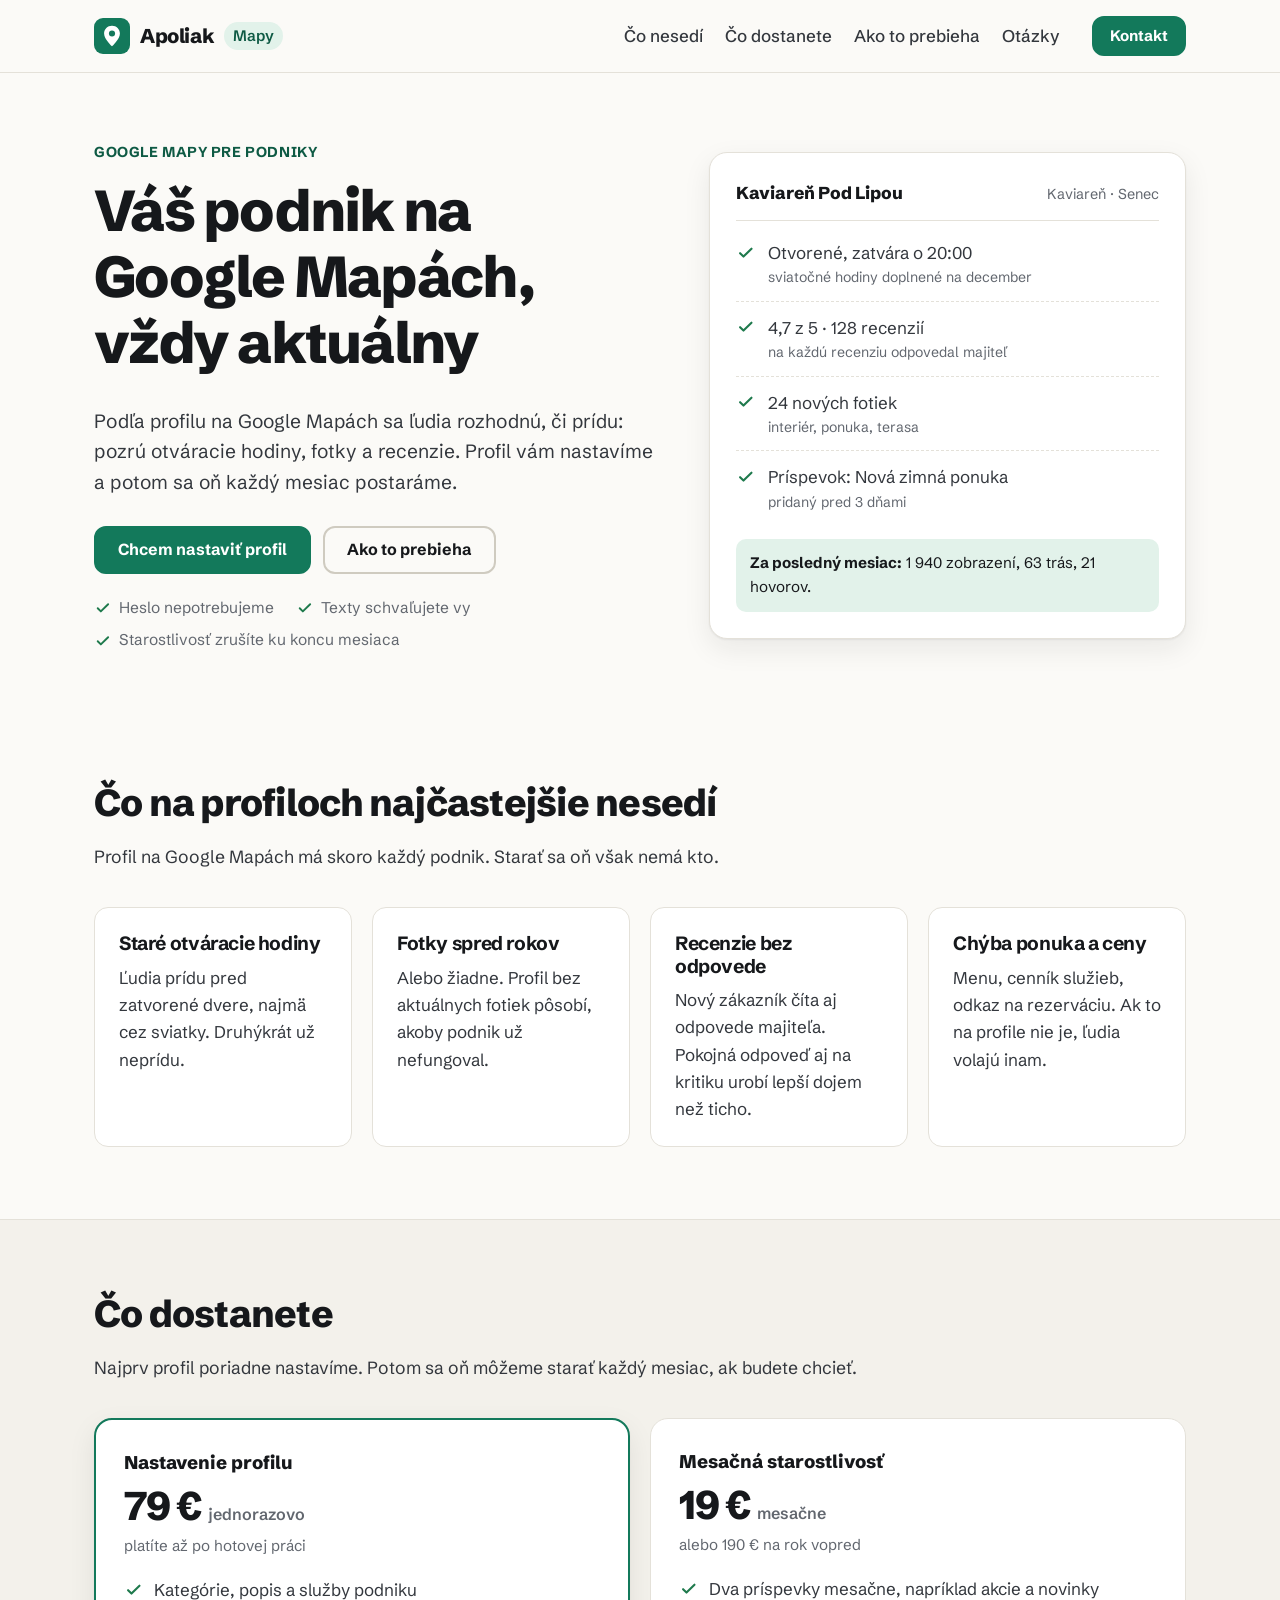
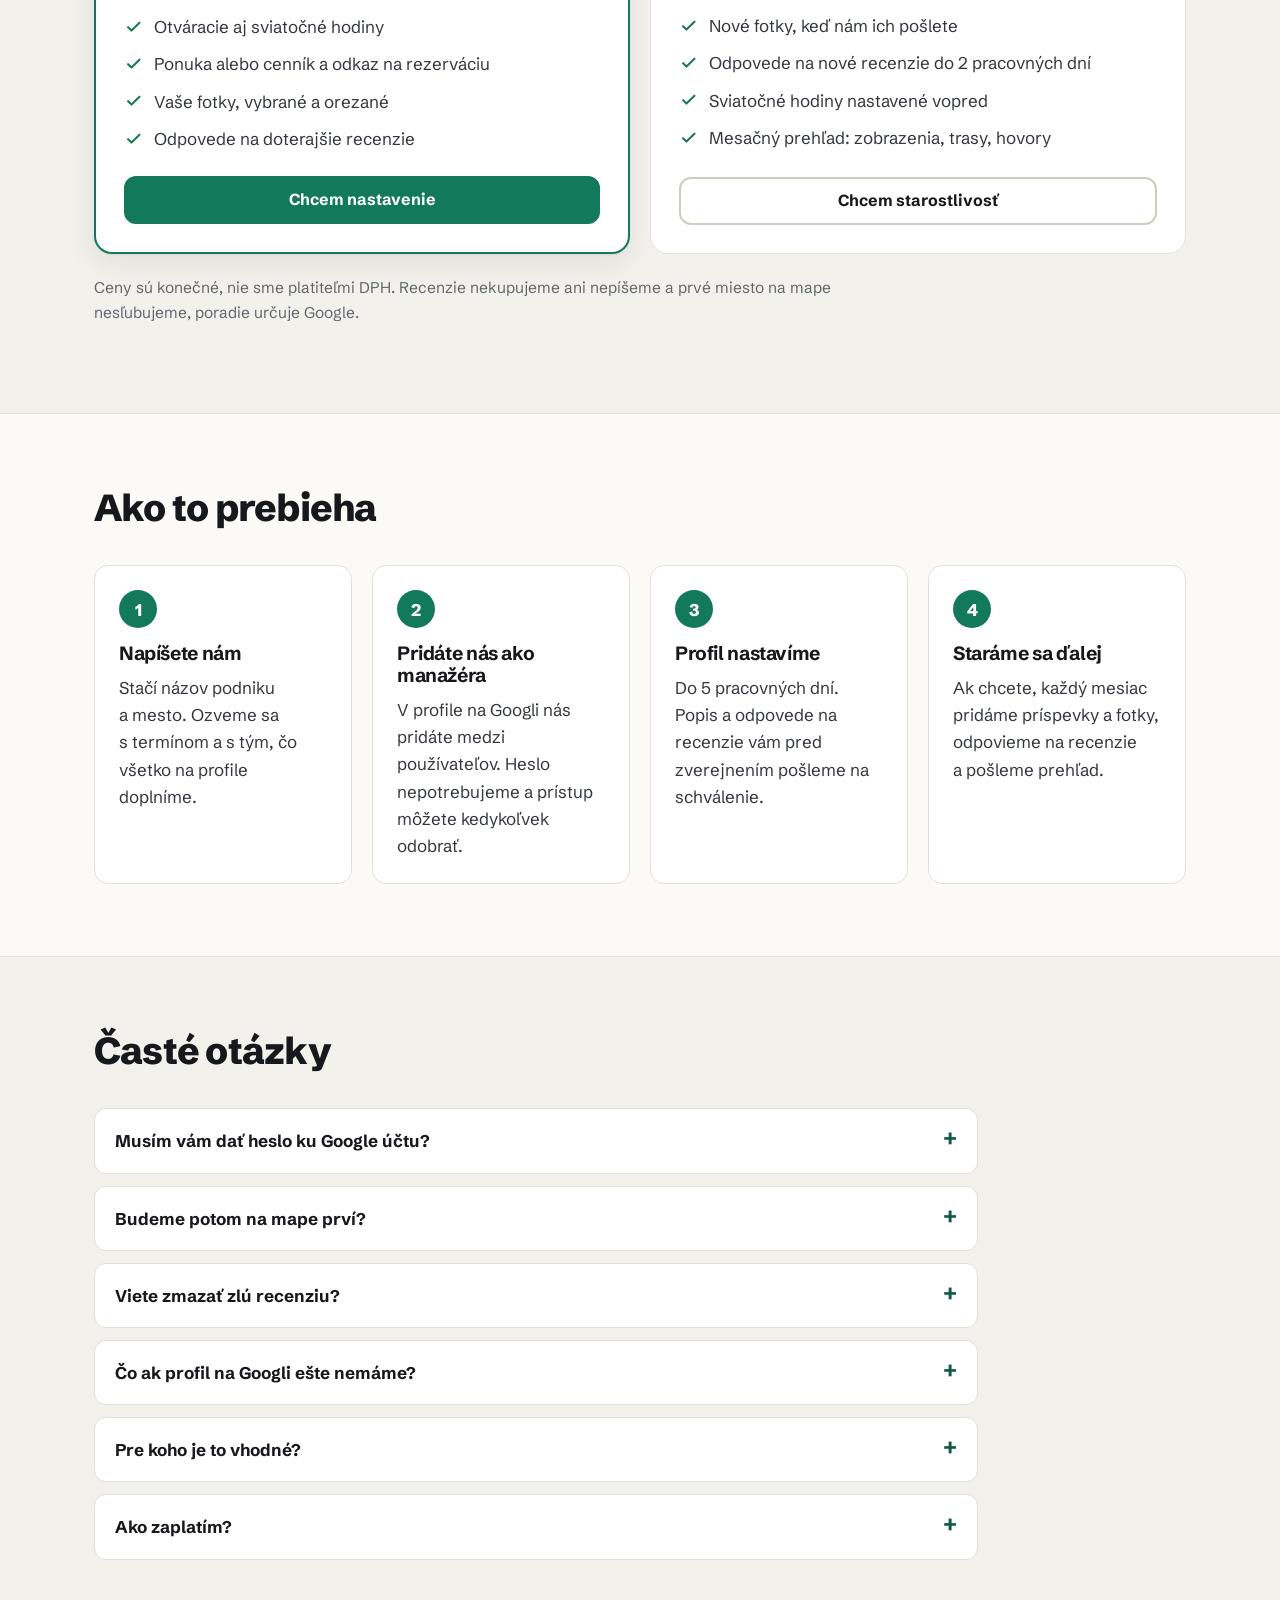
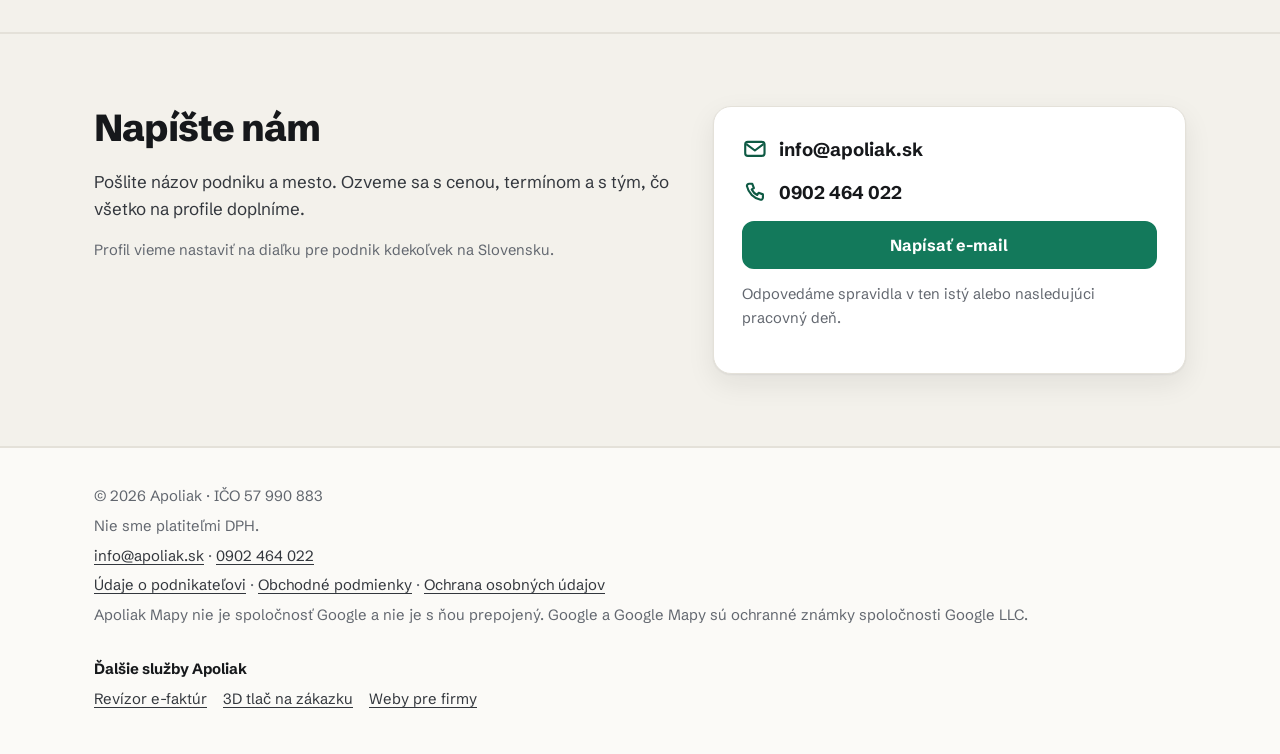
==== commit 5f377564: "Kontaktný e-mail info@apoliak.sk" ====
--- a/index.html
+++ b/index.html
@@ -31,7 +31,7 @@
   "name": "Apoliak Mapy",
   "url": "https://mapy.apoliak.sk/",
   "description": "Nastavenie a mesačná starostlivosť o profil podniku na Google Mapách.",
-  "email": "mapy@apoliak.sk",
+  "email": "info@apoliak.sk",
   "telephone": "+421902464022",
   "areaServed": "Slovensko",
   "priceRange": "19 € – 79 €",
@@ -62,7 +62,7 @@
           <span class="eyebrow">Google Mapy pre podniky</span>
           <h1>Váš podnik na Google Mapách, vždy aktuálny</h1>
           <p class="lead">Podľa profilu na Google Mapách sa ľudia rozhodnú, či prídu: pozrú otváracie hodiny, fotky a&nbsp;recenzie. Profil vám nastavíme a&nbsp;potom sa oň každý mesiac postaráme.</p>
-          <div class="cta-row"><a class="btn" href="mailto:mapy@apoliak.sk?subject=Nastavenie%20profilu%20na%20Google%20Map%C3%A1ch&amp;body=Dobr%C3%BD%20de%C5%88%2C%0A%0Amali%20by%20sme%20z%C3%A1ujem%20o%20nastavenie%20profilu%20na%20Google%20Map%C3%A1ch%20%2879%20%E2%82%AC%29.%0A%0APodnik%3A%0AMesto%3A%0ATelef%C3%B3n%3A%0A%0A%C4%8Eakujem">Chcem nastaviť profil</a><a class="btn btn--ghost" href="#postup">Ako to prebieha</a></div>
+          <div class="cta-row"><a class="btn" href="mailto:info@apoliak.sk?subject=Nastavenie%20profilu%20na%20Google%20Map%C3%A1ch&amp;body=Dobr%C3%BD%20de%C5%88%2C%0A%0Amali%20by%20sme%20z%C3%A1ujem%20o%20nastavenie%20profilu%20na%20Google%20Map%C3%A1ch%20%2879%20%E2%82%AC%29.%0A%0APodnik%3A%0AMesto%3A%0ATelef%C3%B3n%3A%0A%0A%C4%8Eakujem">Chcem nastaviť profil</a><a class="btn btn--ghost" href="#postup">Ako to prebieha</a></div>
           <ul class="facts"><li><svg class="icon" aria-hidden="true"><use href="#i-check"/></svg>Heslo nepotrebujeme</li><li><svg class="icon" aria-hidden="true"><use href="#i-check"/></svg>Texty schvaľujete vy</li><li><svg class="icon" aria-hidden="true"><use href="#i-check"/></svg>Starostlivosť zrušíte ku koncu mesiaca</li></ul>
         </div>
         <div><div class="panel" role="img" aria-label="Ukážka upraveného profilu podniku na mape">
@@ -81,7 +81,7 @@
       <div class="wrap"><div class="section-head"><h2 id="problem-nadpis">Čo na profiloch najčastejšie nesedí</h2><p>Profil na Google Mapách má skoro každý podnik. Starať sa oň však nemá kto.</p></div><div class="cards cards--4"><article class="card"><h3>Staré otváracie hodiny</h3><p>Ľudia prídu pred zatvorené dvere, najmä cez sviatky. Druhýkrát už neprídu.</p></article><article class="card"><h3>Fotky spred rokov</h3><p>Alebo žiadne. Profil bez aktuálnych fotiek pôsobí, akoby podnik už nefungoval.</p></article><article class="card"><h3>Recenzie bez odpovede</h3><p>Nový zákazník číta aj odpovede majiteľa. Pokojná odpoveď aj na kritiku urobí lepší dojem než ticho.</p></article><article class="card"><h3>Chýba ponuka a&nbsp;ceny</h3><p>Menu, cenník služieb, odkaz na rezerváciu. Ak to na profile nie je, ľudia volajú inam.</p></article></div></div>
     </section>
     <section class="section section--alt" id="cennik" aria-labelledby="cennik-nadpis">
-      <div class="wrap"><div class="section-head"><h2 id="cennik-nadpis">Čo dostanete</h2><p>Najprv profil poriadne nastavíme. Potom sa oň môžeme starať každý mesiac, ak budete chcieť.</p></div><div class="prices"><article class="price price--main"><div class="price-name">Nastavenie profilu</div><div class="price-amount">79&nbsp;€ <span class="price-unit">jednorazovo</span></div><p class="price-note">platíte až po hotovej práci</p><ul class="checks"><li><svg class="icon" aria-hidden="true"><use href="#i-check"/></svg><span>Kategórie, popis a&nbsp;služby podniku</span></li><li><svg class="icon" aria-hidden="true"><use href="#i-check"/></svg><span>Otváracie aj sviatočné hodiny</span></li><li><svg class="icon" aria-hidden="true"><use href="#i-check"/></svg><span>Ponuka alebo cenník a&nbsp;odkaz na rezerváciu</span></li><li><svg class="icon" aria-hidden="true"><use href="#i-check"/></svg><span>Vaše fotky, vybrané a&nbsp;orezané</span></li><li><svg class="icon" aria-hidden="true"><use href="#i-check"/></svg><span>Odpovede na doterajšie recenzie</span></li></ul><a class="btn" href="mailto:mapy@apoliak.sk?subject=Nastavenie%20profilu%20na%20Google%20Map%C3%A1ch&amp;body=Dobr%C3%BD%20de%C5%88%2C%0A%0Amali%20by%20sme%20z%C3%A1ujem%20o%20nastavenie%20profilu%20na%20Google%20Map%C3%A1ch%20%2879%20%E2%82%AC%29.%0A%0APodnik%3A%0AMesto%3A%0ATelef%C3%B3n%3A%0A%0A%C4%8Eakujem">Chcem nastavenie</a></article><article class="price"><div class="price-name">Mesačná starostlivosť</div><div class="price-amount">19&nbsp;€ <span class="price-unit">mesačne</span></div><p class="price-note">alebo 190&nbsp;€ na rok vopred</p><ul class="checks"><li><svg class="icon" aria-hidden="true"><use href="#i-check"/></svg><span>Dva príspevky mesačne, napríklad akcie a&nbsp;novinky</span></li><li><svg class="icon" aria-hidden="true"><use href="#i-check"/></svg><span>Nové fotky, keď nám ich pošlete</span></li><li><svg class="icon" aria-hidden="true"><use href="#i-check"/></svg><span>Odpovede na nové recenzie do 2&nbsp;pracovných dní</span></li><li><svg class="icon" aria-hidden="true"><use href="#i-check"/></svg><span>Sviatočné hodiny nastavené vopred</span></li><li><svg class="icon" aria-hidden="true"><use href="#i-check"/></svg><span>Mesačný prehľad: zobrazenia, trasy, hovory</span></li></ul><a class="btn btn--ghost" href="mailto:mapy@apoliak.sk?subject=Mesa%C4%8Dn%C3%A1%20starostlivos%C5%A5%20o%20profil%20na%20Google%20Map%C3%A1ch&amp;body=Dobr%C3%BD%20de%C5%88%2C%0A%0Amali%20by%20sme%20z%C3%A1ujem%20o%20mesa%C4%8Dn%C3%BA%20starostlivos%C5%A5%20o%20profil%20na%20Google%20Map%C3%A1ch%20%2819%20%E2%82%AC%20mesa%C4%8Dne%29.%0A%0APodnik%3A%0AMesto%3A%0ATelef%C3%B3n%3A%0A%0A%C4%8Eakujem">Chcem starostlivosť</a></article></div><p class="prices-after">Ceny sú konečné, nie sme platiteľmi DPH. Recenzie nekupujeme ani nepíšeme a&nbsp;prvé miesto na mape nesľubujeme, poradie určuje Google.</p></div>
+      <div class="wrap"><div class="section-head"><h2 id="cennik-nadpis">Čo dostanete</h2><p>Najprv profil poriadne nastavíme. Potom sa oň môžeme starať každý mesiac, ak budete chcieť.</p></div><div class="prices"><article class="price price--main"><div class="price-name">Nastavenie profilu</div><div class="price-amount">79&nbsp;€ <span class="price-unit">jednorazovo</span></div><p class="price-note">platíte až po hotovej práci</p><ul class="checks"><li><svg class="icon" aria-hidden="true"><use href="#i-check"/></svg><span>Kategórie, popis a&nbsp;služby podniku</span></li><li><svg class="icon" aria-hidden="true"><use href="#i-check"/></svg><span>Otváracie aj sviatočné hodiny</span></li><li><svg class="icon" aria-hidden="true"><use href="#i-check"/></svg><span>Ponuka alebo cenník a&nbsp;odkaz na rezerváciu</span></li><li><svg class="icon" aria-hidden="true"><use href="#i-check"/></svg><span>Vaše fotky, vybrané a&nbsp;orezané</span></li><li><svg class="icon" aria-hidden="true"><use href="#i-check"/></svg><span>Odpovede na doterajšie recenzie</span></li></ul><a class="btn" href="mailto:info@apoliak.sk?subject=Nastavenie%20profilu%20na%20Google%20Map%C3%A1ch&amp;body=Dobr%C3%BD%20de%C5%88%2C%0A%0Amali%20by%20sme%20z%C3%A1ujem%20o%20nastavenie%20profilu%20na%20Google%20Map%C3%A1ch%20%2879%20%E2%82%AC%29.%0A%0APodnik%3A%0AMesto%3A%0ATelef%C3%B3n%3A%0A%0A%C4%8Eakujem">Chcem nastavenie</a></article><article class="price"><div class="price-name">Mesačná starostlivosť</div><div class="price-amount">19&nbsp;€ <span class="price-unit">mesačne</span></div><p class="price-note">alebo 190&nbsp;€ na rok vopred</p><ul class="checks"><li><svg class="icon" aria-hidden="true"><use href="#i-check"/></svg><span>Dva príspevky mesačne, napríklad akcie a&nbsp;novinky</span></li><li><svg class="icon" aria-hidden="true"><use href="#i-check"/></svg><span>Nové fotky, keď nám ich pošlete</span></li><li><svg class="icon" aria-hidden="true"><use href="#i-check"/></svg><span>Odpovede na nové recenzie do 2&nbsp;pracovných dní</span></li><li><svg class="icon" aria-hidden="true"><use href="#i-check"/></svg><span>Sviatočné hodiny nastavené vopred</span></li><li><svg class="icon" aria-hidden="true"><use href="#i-check"/></svg><span>Mesačný prehľad: zobrazenia, trasy, hovory</span></li></ul><a class="btn btn--ghost" href="mailto:info@apoliak.sk?subject=Mesa%C4%8Dn%C3%A1%20starostlivos%C5%A5%20o%20profil%20na%20Google%20Map%C3%A1ch&amp;body=Dobr%C3%BD%20de%C5%88%2C%0A%0Amali%20by%20sme%20z%C3%A1ujem%20o%20mesa%C4%8Dn%C3%BA%20starostlivos%C5%A5%20o%20profil%20na%20Google%20Map%C3%A1ch%20%2819%20%E2%82%AC%20mesa%C4%8Dne%29.%0A%0APodnik%3A%0AMesto%3A%0ATelef%C3%B3n%3A%0A%0A%C4%8Eakujem">Chcem starostlivosť</a></article></div><p class="prices-after">Ceny sú konečné, nie sme platiteľmi DPH. Recenzie nekupujeme ani nepíšeme a&nbsp;prvé miesto na mape nesľubujeme, poradie určuje Google.</p></div>
     </section>
     <section class="section" id="postup" aria-labelledby="postup-nadpis">
       <div class="wrap"><div class="section-head"><h2 id="postup-nadpis">Ako to prebieha</h2></div><ol class="steps"><li><h3>Napíšete nám</h3><p>Stačí názov podniku a&nbsp;mesto. Ozveme sa s&nbsp;termínom a&nbsp;s&nbsp;tým, čo všetko na profile doplníme.</p></li><li><h3>Pridáte nás ako manažéra</h3><p>V&nbsp;profile na Googli nás pridáte medzi používateľov. Heslo nepotrebujeme a&nbsp;prístup môžete kedykoľvek odobrať.</p></li><li><h3>Profil nastavíme</h3><p>Do 5&nbsp;pracovných dní. Popis a&nbsp;odpovede na recenzie vám pred zverejnením pošleme na schválenie.</p></li><li><h3>Staráme sa ďalej</h3><p>Ak chcete, každý mesiac pridáme príspevky a&nbsp;fotky, odpovieme na recenzie a&nbsp;pošleme prehľad.</p></li></ol></div>
@@ -97,9 +97,9 @@
           <p class="small">Profil vieme nastaviť na diaľku pre podnik kdekoľvek na Slovensku.</p>
         </div>
         <div class="contact-box">
-          <a class="contact-line" href="mailto:mapy@apoliak.sk"><svg class="icon" aria-hidden="true"><use href="#i-mail"/></svg>mapy@apoliak.sk</a>
+          <a class="contact-line" href="mailto:info@apoliak.sk"><svg class="icon" aria-hidden="true"><use href="#i-mail"/></svg>info@apoliak.sk</a>
           <a class="contact-line" href="tel:+421902464022"><svg class="icon" aria-hidden="true"><use href="#i-phone"/></svg>0902 464 022</a>
-          <a class="btn" href="mailto:mapy@apoliak.sk?subject=Nastavenie%20profilu%20na%20Google%20Map%C3%A1ch&amp;body=Dobr%C3%BD%20de%C5%88%2C%0A%0Amali%20by%20sme%20z%C3%A1ujem%20o%20nastavenie%20profilu%20na%20Google%20Map%C3%A1ch%20%2879%20%E2%82%AC%29.%0A%0APodnik%3A%0AMesto%3A%0ATelef%C3%B3n%3A%0A%0A%C4%8Eakujem">Napísať e-mail</a>
+          <a class="btn" href="mailto:info@apoliak.sk?subject=Nastavenie%20profilu%20na%20Google%20Map%C3%A1ch&amp;body=Dobr%C3%BD%20de%C5%88%2C%0A%0Amali%20by%20sme%20z%C3%A1ujem%20o%20nastavenie%20profilu%20na%20Google%20Map%C3%A1ch%20%2879%20%E2%82%AC%29.%0A%0APodnik%3A%0AMesto%3A%0ATelef%C3%B3n%3A%0A%0A%C4%8Eakujem">Napísať e-mail</a>
           <p class="small">Odpovedáme spravidla v&nbsp;ten istý alebo nasledujúci pracovný deň.</p>
         </div>
       </div>
@@ -111,7 +111,7 @@
       <div>
         <p>© <span data-year>2026</span> Apoliak · IČO 57&nbsp;990&nbsp;883</p>
         <p>Nie sme platiteľmi DPH.</p>
-        <p><a href="mailto:mapy@apoliak.sk">mapy@apoliak.sk</a> · <a href="tel:+421902464022">0902 464 022</a></p>
+        <p><a href="mailto:info@apoliak.sk">info@apoliak.sk</a> · <a href="tel:+421902464022">0902 464 022</a></p>
         <p><a href="udaje-o-podnikatelovi.html">Údaje o podnikateľovi</a> · <a href="obchodne-podmienky.html">Obchodné podmienky</a> · <a href="ochrana-osobnych-udajov.html">Ochrana osobných údajov</a></p>
         <p>Apoliak Mapy nie je spoločnosť Google a&nbsp;nie je s&nbsp;ňou prepojený. Google a&nbsp;Google Mapy sú ochranné známky spoločnosti Google LLC.</p>
       </div>
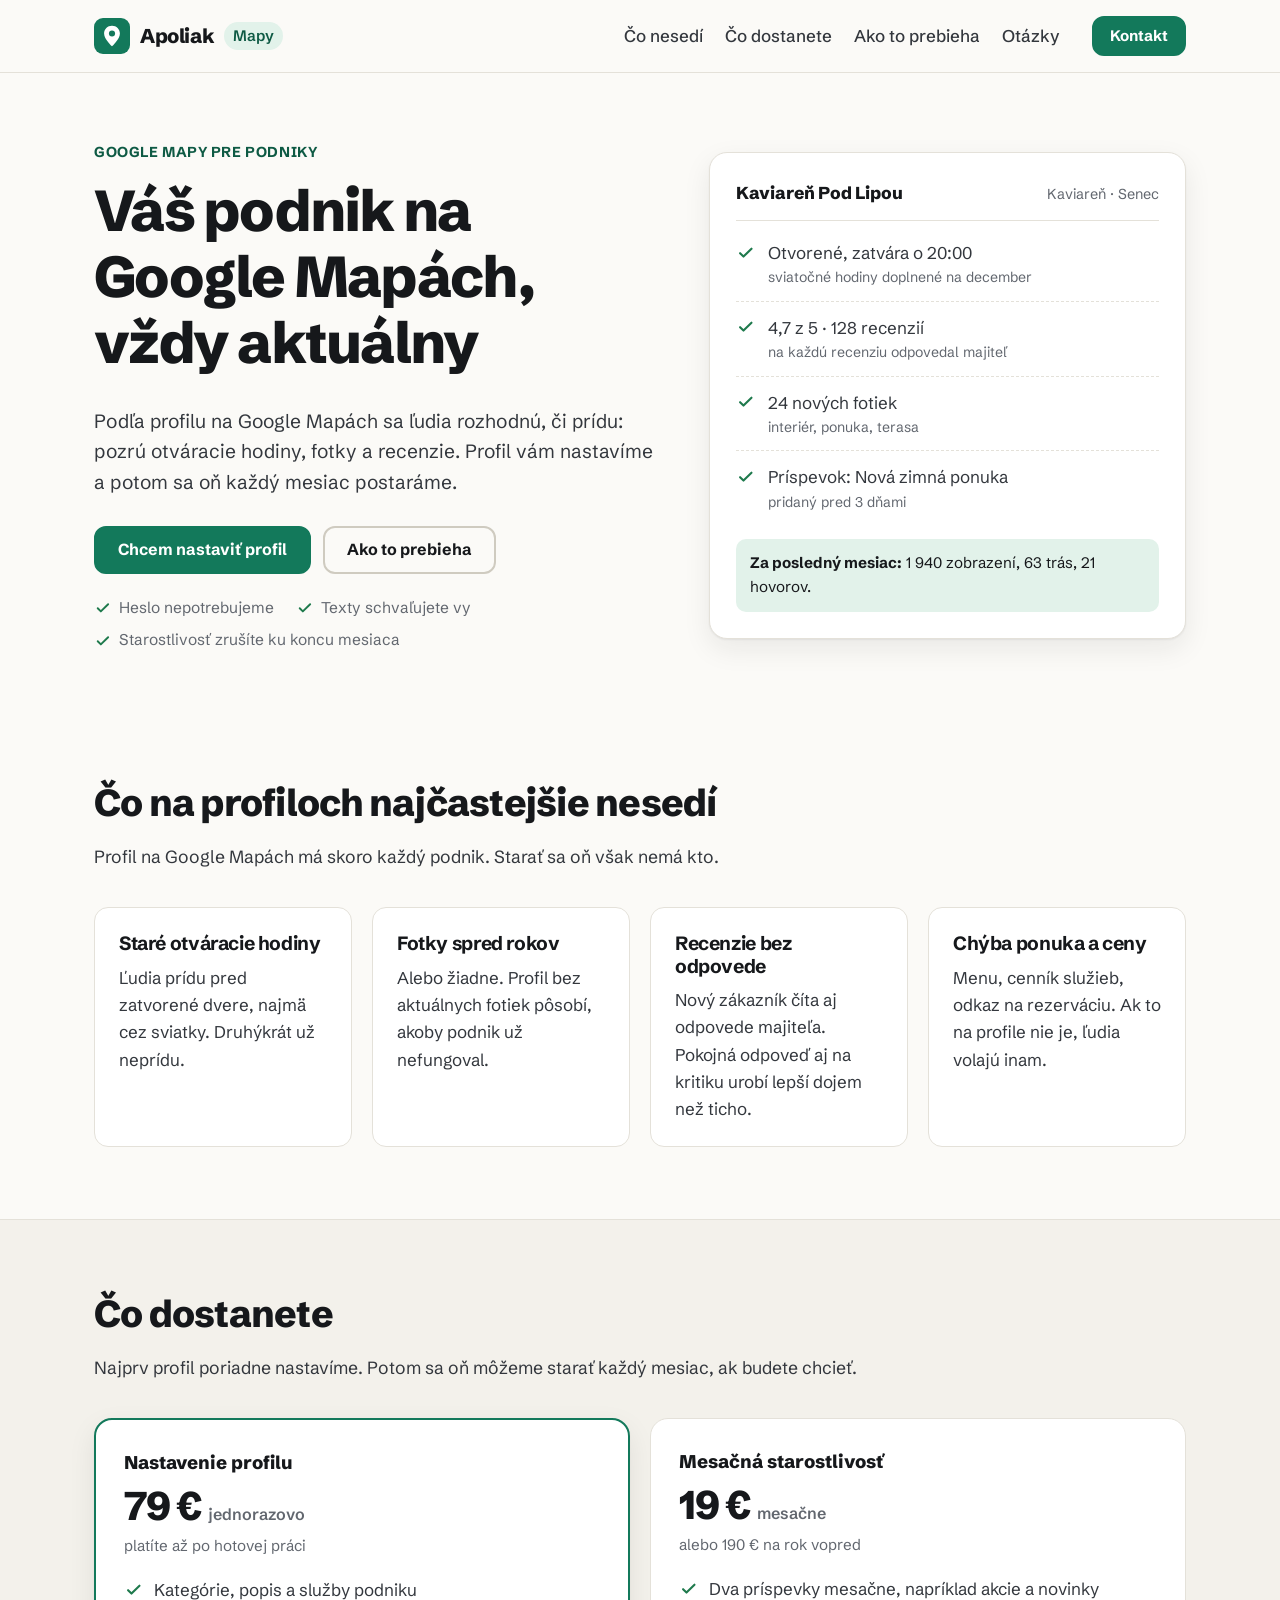
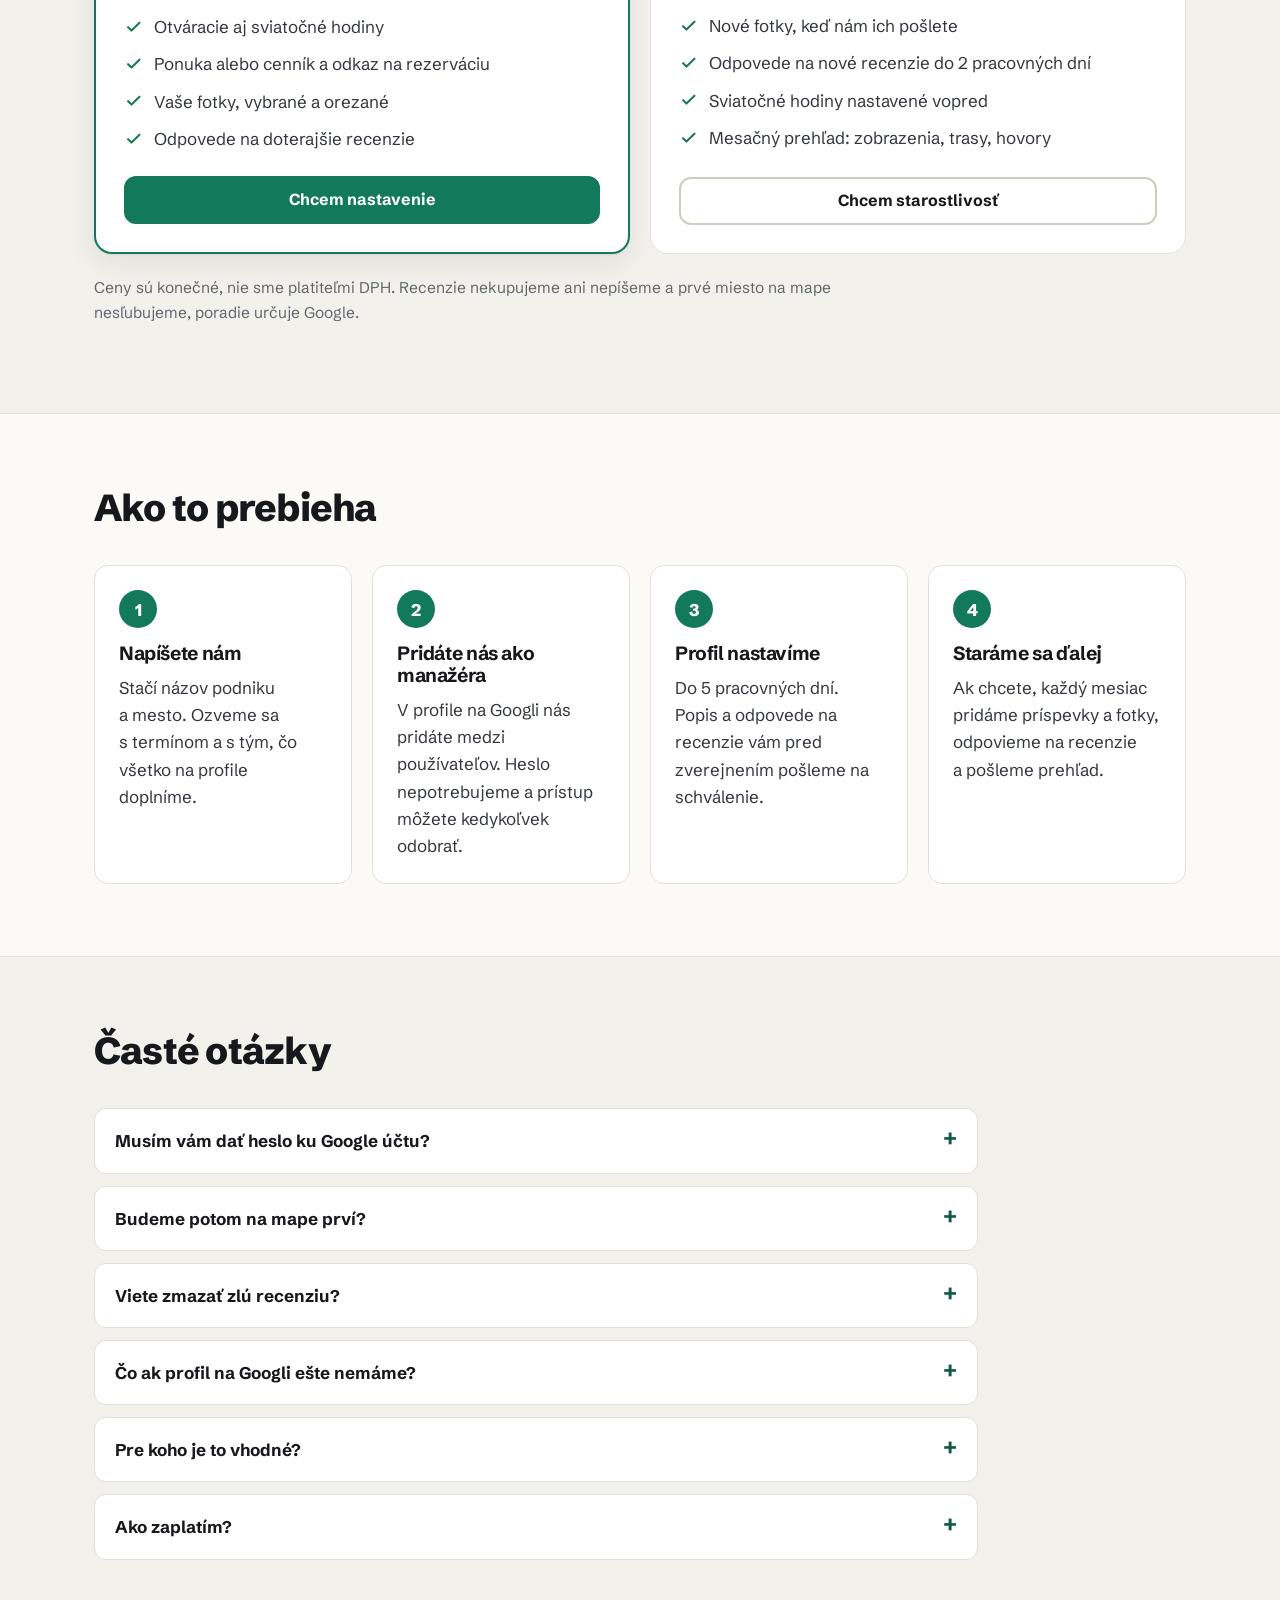
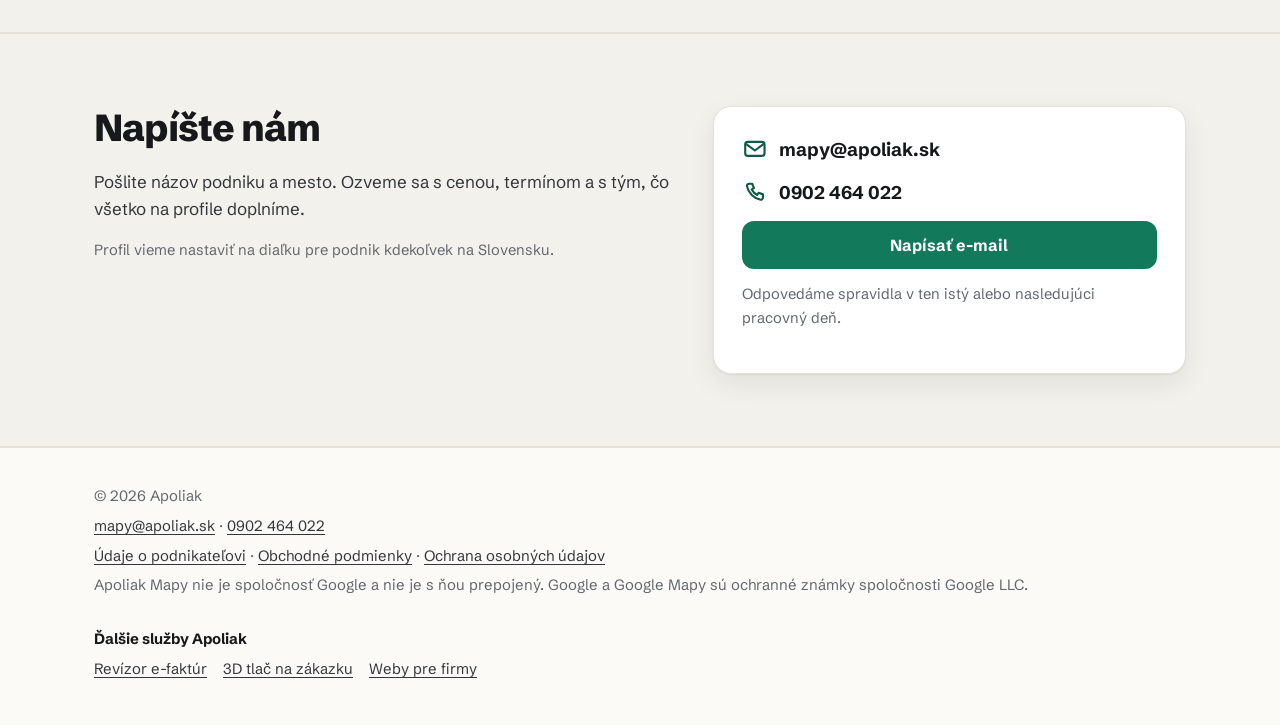
==== commit 33681039: "Zákonné minimum: meno, adresa a IČO len na stránke Údaje o podnikateľovi, všade inde Apoliak; kontak" ====
--- a/index.html
+++ b/index.html
@@ -31,7 +31,7 @@
   "name": "Apoliak Mapy",
   "url": "https://mapy.apoliak.sk/",
   "description": "Nastavenie a mesačná starostlivosť o profil podniku na Google Mapách.",
-  "email": "info@apoliak.sk",
+  "email": "mapy@apoliak.sk",
   "telephone": "+421902464022",
   "areaServed": "Slovensko",
   "priceRange": "19 € – 79 €",
@@ -62,7 +62,7 @@
           <span class="eyebrow">Google Mapy pre podniky</span>
           <h1>Váš podnik na Google Mapách, vždy aktuálny</h1>
           <p class="lead">Podľa profilu na Google Mapách sa ľudia rozhodnú, či prídu: pozrú otváracie hodiny, fotky a&nbsp;recenzie. Profil vám nastavíme a&nbsp;potom sa oň každý mesiac postaráme.</p>
-          <div class="cta-row"><a class="btn" href="mailto:info@apoliak.sk?subject=Nastavenie%20profilu%20na%20Google%20Map%C3%A1ch&amp;body=Dobr%C3%BD%20de%C5%88%2C%0A%0Amali%20by%20sme%20z%C3%A1ujem%20o%20nastavenie%20profilu%20na%20Google%20Map%C3%A1ch%20%2879%20%E2%82%AC%29.%0A%0APodnik%3A%0AMesto%3A%0ATelef%C3%B3n%3A%0A%0A%C4%8Eakujem">Chcem nastaviť profil</a><a class="btn btn--ghost" href="#postup">Ako to prebieha</a></div>
+          <div class="cta-row"><a class="btn" href="mailto:mapy@apoliak.sk?subject=Nastavenie%20profilu%20na%20Google%20Map%C3%A1ch&amp;body=Dobr%C3%BD%20de%C5%88%2C%0A%0Amali%20by%20sme%20z%C3%A1ujem%20o%20nastavenie%20profilu%20na%20Google%20Map%C3%A1ch%20%2879%20%E2%82%AC%29.%0A%0APodnik%3A%0AMesto%3A%0ATelef%C3%B3n%3A%0A%0A%C4%8Eakujem">Chcem nastaviť profil</a><a class="btn btn--ghost" href="#postup">Ako to prebieha</a></div>
           <ul class="facts"><li><svg class="icon" aria-hidden="true"><use href="#i-check"/></svg>Heslo nepotrebujeme</li><li><svg class="icon" aria-hidden="true"><use href="#i-check"/></svg>Texty schvaľujete vy</li><li><svg class="icon" aria-hidden="true"><use href="#i-check"/></svg>Starostlivosť zrušíte ku koncu mesiaca</li></ul>
         </div>
         <div><div class="panel" role="img" aria-label="Ukážka upraveného profilu podniku na mape">
@@ -81,7 +81,7 @@
       <div class="wrap"><div class="section-head"><h2 id="problem-nadpis">Čo na profiloch najčastejšie nesedí</h2><p>Profil na Google Mapách má skoro každý podnik. Starať sa oň však nemá kto.</p></div><div class="cards cards--4"><article class="card"><h3>Staré otváracie hodiny</h3><p>Ľudia prídu pred zatvorené dvere, najmä cez sviatky. Druhýkrát už neprídu.</p></article><article class="card"><h3>Fotky spred rokov</h3><p>Alebo žiadne. Profil bez aktuálnych fotiek pôsobí, akoby podnik už nefungoval.</p></article><article class="card"><h3>Recenzie bez odpovede</h3><p>Nový zákazník číta aj odpovede majiteľa. Pokojná odpoveď aj na kritiku urobí lepší dojem než ticho.</p></article><article class="card"><h3>Chýba ponuka a&nbsp;ceny</h3><p>Menu, cenník služieb, odkaz na rezerváciu. Ak to na profile nie je, ľudia volajú inam.</p></article></div></div>
     </section>
     <section class="section section--alt" id="cennik" aria-labelledby="cennik-nadpis">
-      <div class="wrap"><div class="section-head"><h2 id="cennik-nadpis">Čo dostanete</h2><p>Najprv profil poriadne nastavíme. Potom sa oň môžeme starať každý mesiac, ak budete chcieť.</p></div><div class="prices"><article class="price price--main"><div class="price-name">Nastavenie profilu</div><div class="price-amount">79&nbsp;€ <span class="price-unit">jednorazovo</span></div><p class="price-note">platíte až po hotovej práci</p><ul class="checks"><li><svg class="icon" aria-hidden="true"><use href="#i-check"/></svg><span>Kategórie, popis a&nbsp;služby podniku</span></li><li><svg class="icon" aria-hidden="true"><use href="#i-check"/></svg><span>Otváracie aj sviatočné hodiny</span></li><li><svg class="icon" aria-hidden="true"><use href="#i-check"/></svg><span>Ponuka alebo cenník a&nbsp;odkaz na rezerváciu</span></li><li><svg class="icon" aria-hidden="true"><use href="#i-check"/></svg><span>Vaše fotky, vybrané a&nbsp;orezané</span></li><li><svg class="icon" aria-hidden="true"><use href="#i-check"/></svg><span>Odpovede na doterajšie recenzie</span></li></ul><a class="btn" href="mailto:info@apoliak.sk?subject=Nastavenie%20profilu%20na%20Google%20Map%C3%A1ch&amp;body=Dobr%C3%BD%20de%C5%88%2C%0A%0Amali%20by%20sme%20z%C3%A1ujem%20o%20nastavenie%20profilu%20na%20Google%20Map%C3%A1ch%20%2879%20%E2%82%AC%29.%0A%0APodnik%3A%0AMesto%3A%0ATelef%C3%B3n%3A%0A%0A%C4%8Eakujem">Chcem nastavenie</a></article><article class="price"><div class="price-name">Mesačná starostlivosť</div><div class="price-amount">19&nbsp;€ <span class="price-unit">mesačne</span></div><p class="price-note">alebo 190&nbsp;€ na rok vopred</p><ul class="checks"><li><svg class="icon" aria-hidden="true"><use href="#i-check"/></svg><span>Dva príspevky mesačne, napríklad akcie a&nbsp;novinky</span></li><li><svg class="icon" aria-hidden="true"><use href="#i-check"/></svg><span>Nové fotky, keď nám ich pošlete</span></li><li><svg class="icon" aria-hidden="true"><use href="#i-check"/></svg><span>Odpovede na nové recenzie do 2&nbsp;pracovných dní</span></li><li><svg class="icon" aria-hidden="true"><use href="#i-check"/></svg><span>Sviatočné hodiny nastavené vopred</span></li><li><svg class="icon" aria-hidden="true"><use href="#i-check"/></svg><span>Mesačný prehľad: zobrazenia, trasy, hovory</span></li></ul><a class="btn btn--ghost" href="mailto:info@apoliak.sk?subject=Mesa%C4%8Dn%C3%A1%20starostlivos%C5%A5%20o%20profil%20na%20Google%20Map%C3%A1ch&amp;body=Dobr%C3%BD%20de%C5%88%2C%0A%0Amali%20by%20sme%20z%C3%A1ujem%20o%20mesa%C4%8Dn%C3%BA%20starostlivos%C5%A5%20o%20profil%20na%20Google%20Map%C3%A1ch%20%2819%20%E2%82%AC%20mesa%C4%8Dne%29.%0A%0APodnik%3A%0AMesto%3A%0ATelef%C3%B3n%3A%0A%0A%C4%8Eakujem">Chcem starostlivosť</a></article></div><p class="prices-after">Ceny sú konečné, nie sme platiteľmi DPH. Recenzie nekupujeme ani nepíšeme a&nbsp;prvé miesto na mape nesľubujeme, poradie určuje Google.</p></div>
+      <div class="wrap"><div class="section-head"><h2 id="cennik-nadpis">Čo dostanete</h2><p>Najprv profil poriadne nastavíme. Potom sa oň môžeme starať každý mesiac, ak budete chcieť.</p></div><div class="prices"><article class="price price--main"><div class="price-name">Nastavenie profilu</div><div class="price-amount">79&nbsp;€ <span class="price-unit">jednorazovo</span></div><p class="price-note">platíte až po hotovej práci</p><ul class="checks"><li><svg class="icon" aria-hidden="true"><use href="#i-check"/></svg><span>Kategórie, popis a&nbsp;služby podniku</span></li><li><svg class="icon" aria-hidden="true"><use href="#i-check"/></svg><span>Otváracie aj sviatočné hodiny</span></li><li><svg class="icon" aria-hidden="true"><use href="#i-check"/></svg><span>Ponuka alebo cenník a&nbsp;odkaz na rezerváciu</span></li><li><svg class="icon" aria-hidden="true"><use href="#i-check"/></svg><span>Vaše fotky, vybrané a&nbsp;orezané</span></li><li><svg class="icon" aria-hidden="true"><use href="#i-check"/></svg><span>Odpovede na doterajšie recenzie</span></li></ul><a class="btn" href="mailto:mapy@apoliak.sk?subject=Nastavenie%20profilu%20na%20Google%20Map%C3%A1ch&amp;body=Dobr%C3%BD%20de%C5%88%2C%0A%0Amali%20by%20sme%20z%C3%A1ujem%20o%20nastavenie%20profilu%20na%20Google%20Map%C3%A1ch%20%2879%20%E2%82%AC%29.%0A%0APodnik%3A%0AMesto%3A%0ATelef%C3%B3n%3A%0A%0A%C4%8Eakujem">Chcem nastavenie</a></article><article class="price"><div class="price-name">Mesačná starostlivosť</div><div class="price-amount">19&nbsp;€ <span class="price-unit">mesačne</span></div><p class="price-note">alebo 190&nbsp;€ na rok vopred</p><ul class="checks"><li><svg class="icon" aria-hidden="true"><use href="#i-check"/></svg><span>Dva príspevky mesačne, napríklad akcie a&nbsp;novinky</span></li><li><svg class="icon" aria-hidden="true"><use href="#i-check"/></svg><span>Nové fotky, keď nám ich pošlete</span></li><li><svg class="icon" aria-hidden="true"><use href="#i-check"/></svg><span>Odpovede na nové recenzie do 2&nbsp;pracovných dní</span></li><li><svg class="icon" aria-hidden="true"><use href="#i-check"/></svg><span>Sviatočné hodiny nastavené vopred</span></li><li><svg class="icon" aria-hidden="true"><use href="#i-check"/></svg><span>Mesačný prehľad: zobrazenia, trasy, hovory</span></li></ul><a class="btn btn--ghost" href="mailto:mapy@apoliak.sk?subject=Mesa%C4%8Dn%C3%A1%20starostlivos%C5%A5%20o%20profil%20na%20Google%20Map%C3%A1ch&amp;body=Dobr%C3%BD%20de%C5%88%2C%0A%0Amali%20by%20sme%20z%C3%A1ujem%20o%20mesa%C4%8Dn%C3%BA%20starostlivos%C5%A5%20o%20profil%20na%20Google%20Map%C3%A1ch%20%2819%20%E2%82%AC%20mesa%C4%8Dne%29.%0A%0APodnik%3A%0AMesto%3A%0ATelef%C3%B3n%3A%0A%0A%C4%8Eakujem">Chcem starostlivosť</a></article></div><p class="prices-after">Ceny sú konečné, nie sme platiteľmi DPH. Recenzie nekupujeme ani nepíšeme a&nbsp;prvé miesto na mape nesľubujeme, poradie určuje Google.</p></div>
     </section>
     <section class="section" id="postup" aria-labelledby="postup-nadpis">
       <div class="wrap"><div class="section-head"><h2 id="postup-nadpis">Ako to prebieha</h2></div><ol class="steps"><li><h3>Napíšete nám</h3><p>Stačí názov podniku a&nbsp;mesto. Ozveme sa s&nbsp;termínom a&nbsp;s&nbsp;tým, čo všetko na profile doplníme.</p></li><li><h3>Pridáte nás ako manažéra</h3><p>V&nbsp;profile na Googli nás pridáte medzi používateľov. Heslo nepotrebujeme a&nbsp;prístup môžete kedykoľvek odobrať.</p></li><li><h3>Profil nastavíme</h3><p>Do 5&nbsp;pracovných dní. Popis a&nbsp;odpovede na recenzie vám pred zverejnením pošleme na schválenie.</p></li><li><h3>Staráme sa ďalej</h3><p>Ak chcete, každý mesiac pridáme príspevky a&nbsp;fotky, odpovieme na recenzie a&nbsp;pošleme prehľad.</p></li></ol></div>
@@ -97,9 +97,9 @@
           <p class="small">Profil vieme nastaviť na diaľku pre podnik kdekoľvek na Slovensku.</p>
         </div>
         <div class="contact-box">
-          <a class="contact-line" href="mailto:info@apoliak.sk"><svg class="icon" aria-hidden="true"><use href="#i-mail"/></svg>info@apoliak.sk</a>
+          <a class="contact-line" href="mailto:mapy@apoliak.sk"><svg class="icon" aria-hidden="true"><use href="#i-mail"/></svg>mapy@apoliak.sk</a>
           <a class="contact-line" href="tel:+421902464022"><svg class="icon" aria-hidden="true"><use href="#i-phone"/></svg>0902 464 022</a>
-          <a class="btn" href="mailto:info@apoliak.sk?subject=Nastavenie%20profilu%20na%20Google%20Map%C3%A1ch&amp;body=Dobr%C3%BD%20de%C5%88%2C%0A%0Amali%20by%20sme%20z%C3%A1ujem%20o%20nastavenie%20profilu%20na%20Google%20Map%C3%A1ch%20%2879%20%E2%82%AC%29.%0A%0APodnik%3A%0AMesto%3A%0ATelef%C3%B3n%3A%0A%0A%C4%8Eakujem">Napísať e-mail</a>
+          <a class="btn" href="mailto:mapy@apoliak.sk?subject=Nastavenie%20profilu%20na%20Google%20Map%C3%A1ch&amp;body=Dobr%C3%BD%20de%C5%88%2C%0A%0Amali%20by%20sme%20z%C3%A1ujem%20o%20nastavenie%20profilu%20na%20Google%20Map%C3%A1ch%20%2879%20%E2%82%AC%29.%0A%0APodnik%3A%0AMesto%3A%0ATelef%C3%B3n%3A%0A%0A%C4%8Eakujem">Napísať e-mail</a>
           <p class="small">Odpovedáme spravidla v&nbsp;ten istý alebo nasledujúci pracovný deň.</p>
         </div>
       </div>
@@ -109,9 +109,8 @@
   <footer class="site-footer">
     <div class="wrap footer-grid">
       <div>
-        <p>© <span data-year>2026</span> Apoliak · IČO 57&nbsp;990&nbsp;883</p>
-        <p>Nie sme platiteľmi DPH.</p>
-        <p><a href="mailto:info@apoliak.sk">info@apoliak.sk</a> · <a href="tel:+421902464022">0902 464 022</a></p>
+        <p>© <span data-year>2026</span> Apoliak</p>
+        <p><a href="mailto:mapy@apoliak.sk">mapy@apoliak.sk</a> · <a href="tel:+421902464022">0902 464 022</a></p>
         <p><a href="udaje-o-podnikatelovi.html">Údaje o podnikateľovi</a> · <a href="obchodne-podmienky.html">Obchodné podmienky</a> · <a href="ochrana-osobnych-udajov.html">Ochrana osobných údajov</a></p>
         <p>Apoliak Mapy nie je spoločnosť Google a&nbsp;nie je s&nbsp;ňou prepojený. Google a&nbsp;Google Mapy sú ochranné známky spoločnosti Google LLC.</p>
       </div>
